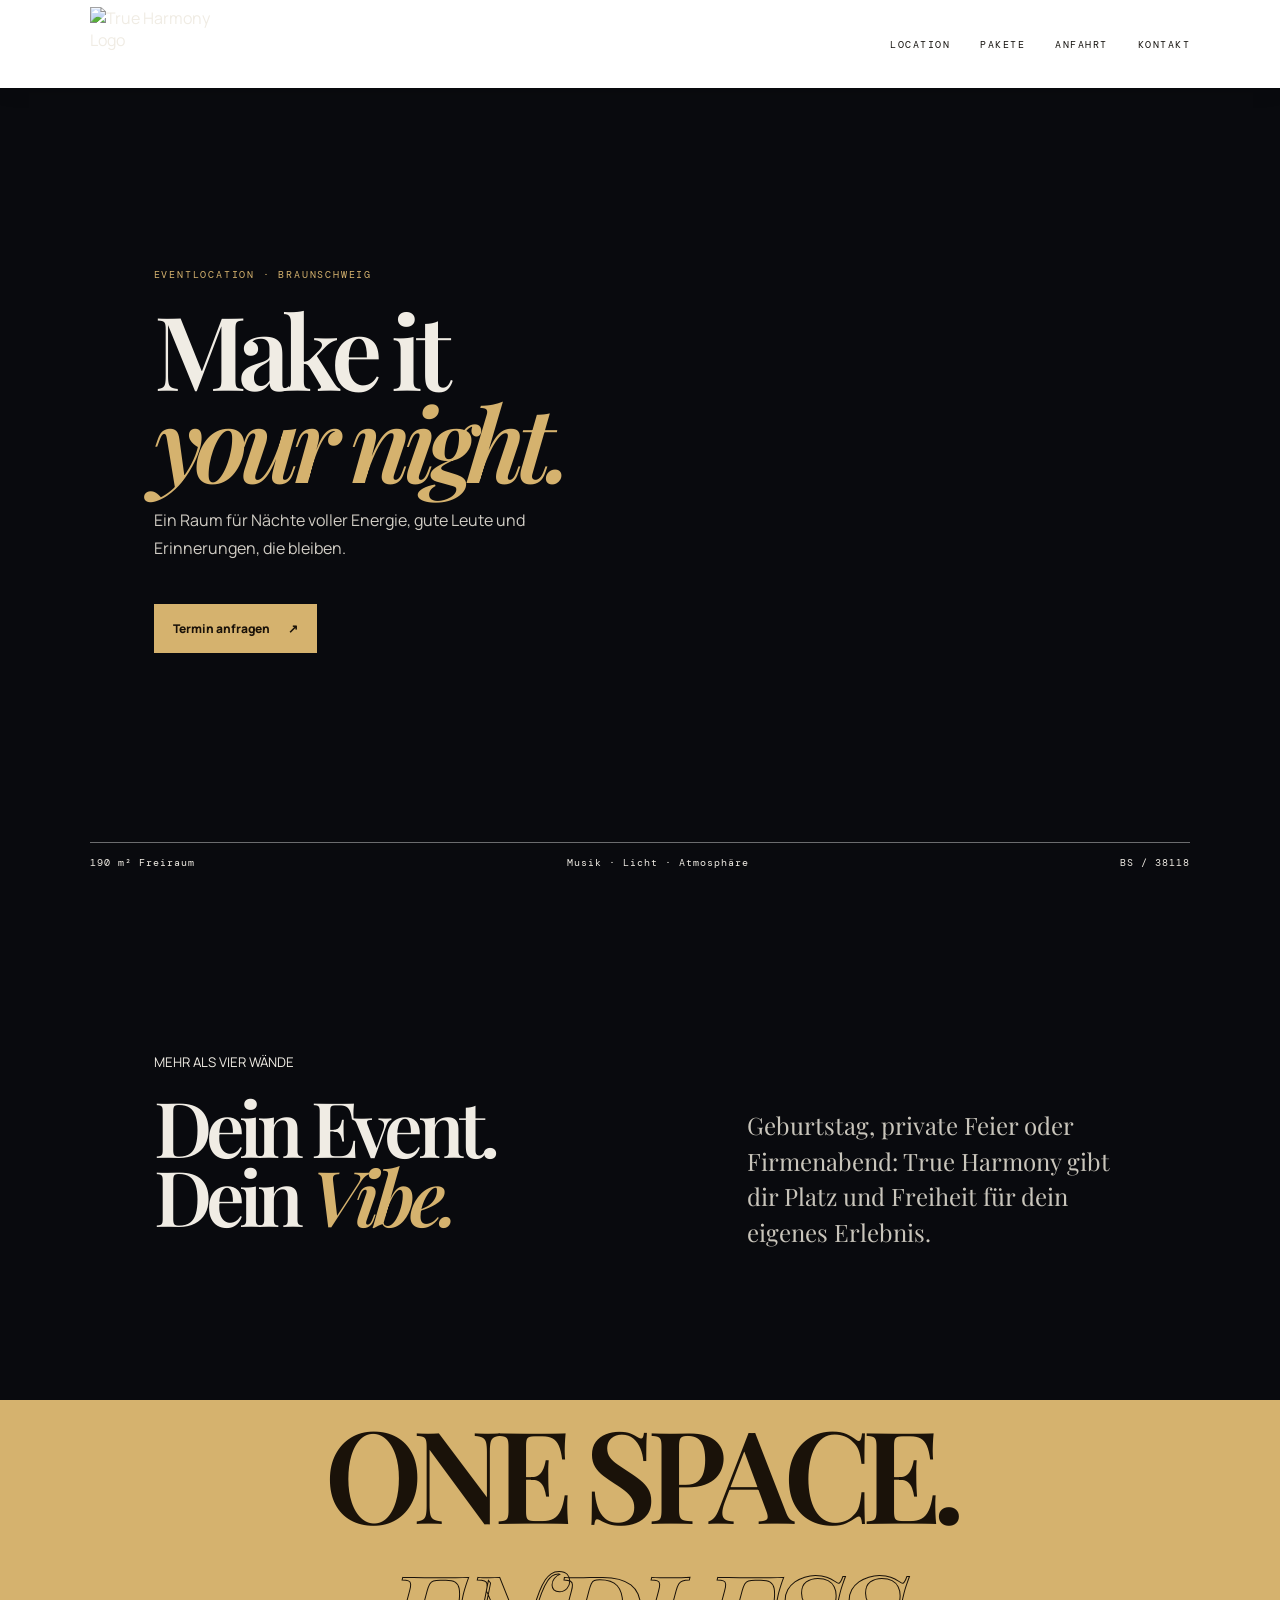
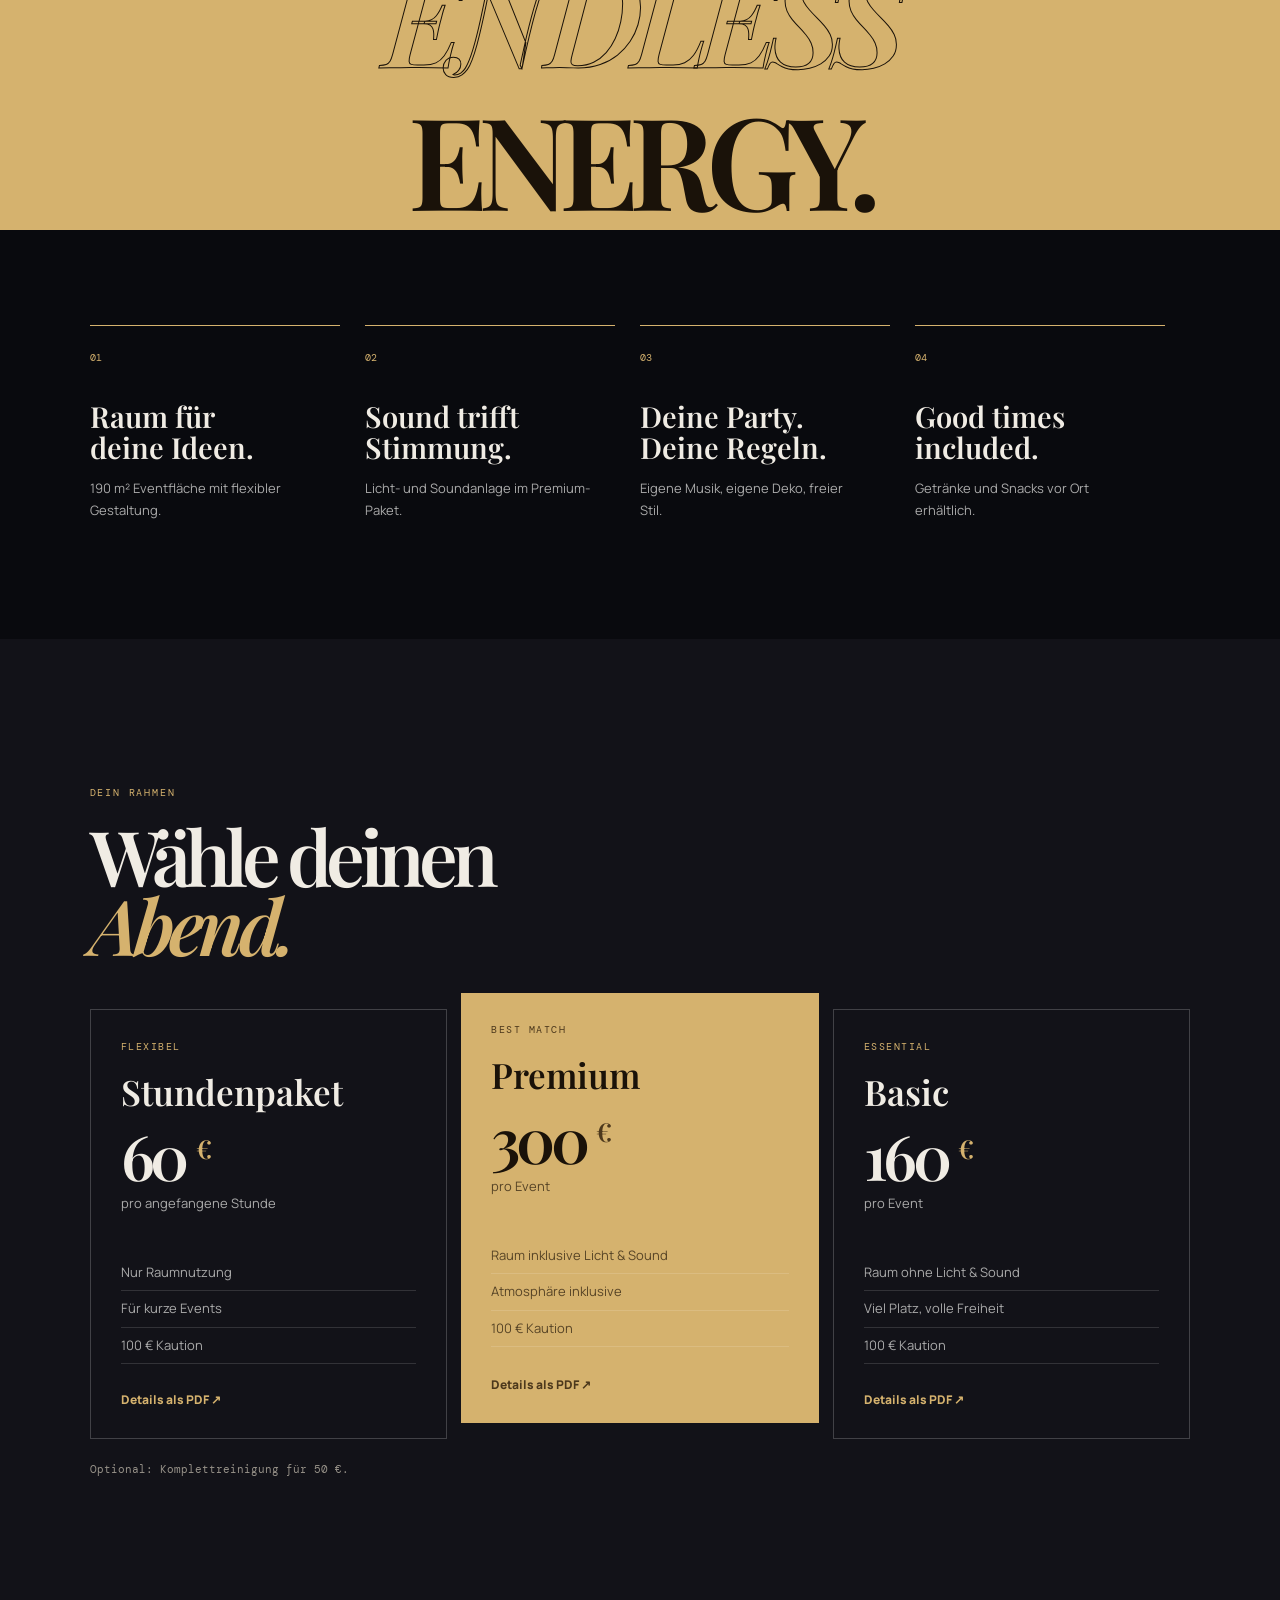
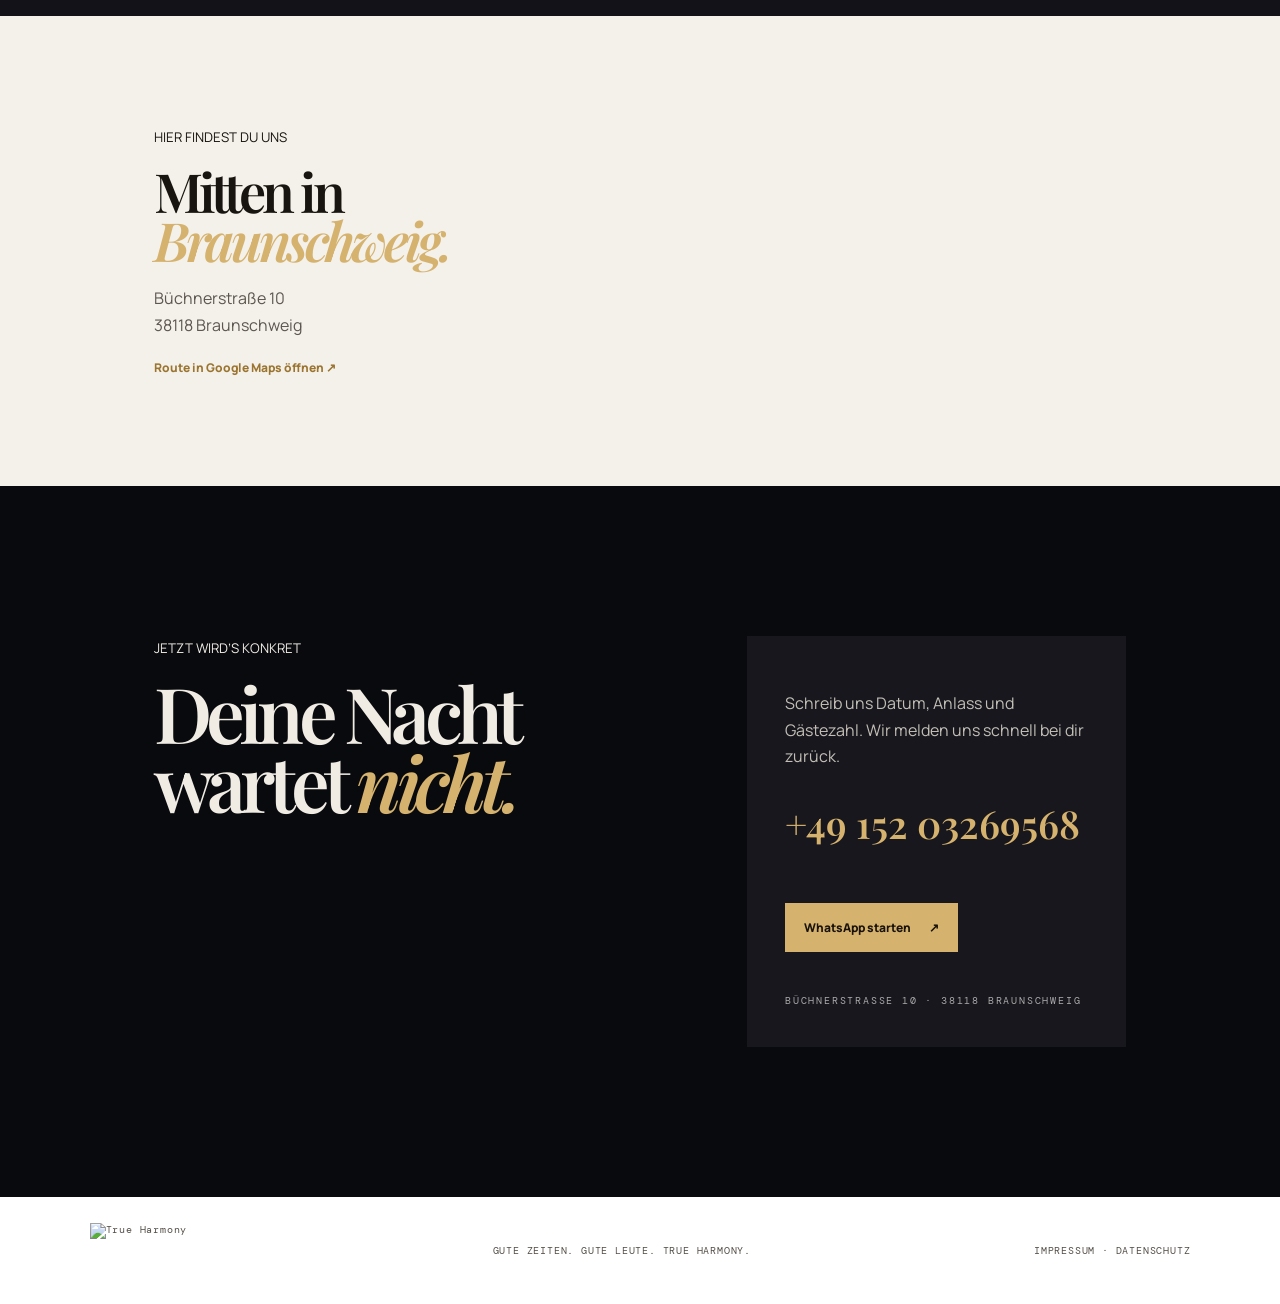
==== index.html @ 571b63dc "Add files via upload" ====
<!doctype html><html lang="de"><head><meta charset="utf-8"><meta name="viewport" content="width=device-width,initial-scale=1"><meta name="theme-color" content="#0a0b10"><title>True Harmony | Eventlocation Braunschweig</title><link rel="preconnect" href="https://fonts.googleapis.com"><link rel="preconnect" href="https://fonts.gstatic.com" crossorigin><link href="https://fonts.googleapis.com/css2?family=DM+Mono&family=Manrope:wght@400;600;700;800&family=Playfair+Display:ital,wght@0,600;1,600&display=swap" rel="stylesheet"><link rel="stylesheet" href="style.css"></head><body><header><a class="logo" href="#top"><img src="assets/logo.jpg" alt="True Harmony Logo"></a><button aria-label="Menü öffnen">MENU</button><nav><a href="#location">Location</a><a href="#pakete">Pakete</a><a href="#anfahrt">Anfahrt</a><a href="#kontakt">Kontakt</a></nav></header><main id="top"><section class="hero"><div class="photo"></div><div class="shade"></div><div class="heroText"><small>EVENTLOCATION · BRAUNSCHWEIG</small><h1>Make it<br><em>your night.</em></h1><p>Ein Raum für Nächte voller Energie, gute Leute und Erinnerungen, die bleiben.</p><a class="cta" href="#kontakt">Termin anfragen <b>↗</b></a></div><div class="meta"><span>190 m² Freiraum</span><span>Musik · Licht · Atmosphäre</span><span>BS / 38118</span></div></section><section id="location" class="intro"><div><small>MEHR ALS VIER WÄNDE</small><h2>Dein Event.<br>Dein <em>Vibe.</em></h2></div><p>Geburtstag, private Feier oder Firmenabend: True Harmony gibt dir Platz und Freiheit für dein eigenes Erlebnis.</p></section><section class="statement">ONE SPACE.<br><i>ENDLESS</i> ENERGY.</section><section class="features"><article><b>01</b><h3>Raum für<br>deine Ideen.</h3><p>190 m² Eventfläche mit flexibler Gestaltung.</p></article><article><b>02</b><h3>Sound trifft<br>Stimmung.</h3><p>Licht- und Soundanlage im Premium-Paket.</p></article><article><b>03</b><h3>Deine Party.<br>Deine Regeln.</h3><p>Eigene Musik, eigene Deko, freier Stil.</p></article><article><b>04</b><h3>Good times<br>included.</h3><p>Getränke und Snacks vor Ort erhältlich.</p></article></section><section id="pakete" class="pricing"><small>DEIN RAHMEN</small><h2>Wähle deinen<br><em>Abend.</em></h2><div class="plans"><article><small>FLEXIBEL</small><h3>Stundenpaket</h3><strong>60 <sup>€</sup></strong><p>pro angefangene Stunde</p><ul><li>Nur Raumnutzung</li><li>Für kurze Events</li><li>100 € Kaution</li></ul><a href="TrueHarmony_Stundenpaket_Profi.pdf" target="_blank">Details als PDF ↗</a></article><article class="premium"><small>BEST MATCH</small><h3>Premium</h3><strong>300 <sup>€</sup></strong><p>pro Event</p><ul><li>Raum inklusive Licht & Sound</li><li>Atmosphäre inklusive</li><li>100 € Kaution</li></ul><a href="TrueHarmony_Premium_Profi.pdf" target="_blank">Details als PDF ↗</a></article><article><small>ESSENTIAL</small><h3>Basic</h3><strong>160 <sup>€</sup></strong><p>pro Event</p><ul><li>Raum ohne Licht & Sound</li><li>Viel Platz, volle Freiheit</li><li>100 € Kaution</li></ul><a href="TrueHarmony_Basic_Profi.pdf" target="_blank">Details als PDF ↗</a></article></div><p class="note">Optional: Komplettreinigung für 50 €.</p></section><section id="anfahrt" class="map"><div class="mapCopy"><small>HIER FINDEST DU UNS</small><h2>Mitten in<br><em>Braunschweig.</em></h2><p>Büchnerstraße 10<br>38118 Braunschweig</p><a href="https://www.google.com/maps/search/?api=1&query=B%C3%BCchnerstra%C3%9Fe+10%2C+38118+Braunschweig" target="_blank" rel="noopener">Route in Google Maps öffnen ↗</a></div><iframe title="Karte: True Harmony, Braunschweig" loading="lazy" src="https://maps.google.com/maps?q=B%C3%BCchnerstra%C3%9Fe%2010%2C%2038118%20Braunschweig&z=15&output=embed"></iframe></section><section id="kontakt" class="contact"><div><small>JETZT WIRD’S KONKRET</small><h2>Deine Nacht<br>wartet <em>nicht.</em></h2></div><div class="card"><p>Schreib uns Datum, Anlass und Gästezahl. Wir melden uns schnell bei dir zurück.</p><a class="phone" href="tel:+4915203269568">+49 152 03269568</a><a class="cta" href="https://wa.me/4915203269568">WhatsApp starten <b>↗</b></a><small>BÜCHNERSTRASSE 10 · 38118 BRAUNSCHWEIG</small></div></section></main><footer><img src="assets/logo.jpg" alt="True Harmony"><span>GUTE ZEITEN. GUTE LEUTE. TRUE HARMONY.</span><span>IMPRESSUM · DATENSCHUTZ</span></footer><script src="script.js"></script></body></html>
---- style.css ----
*{box-sizing:border-box}html{scroll-behavior:smooth}body{margin:0;background:#090a0e;color:#f0ece4;font-family:Manrope,sans-serif}a{color:inherit;text-decoration:none}header{height:88px;position:absolute;z-index:5;inset:0 0 auto;background:#fff;display:flex;align-items:center;justify-content:space-between;padding:0 7%;box-shadow:0 2px 18px #0002}.logo img,footer img{display:block;width:156px;height:74px;object-fit:contain}nav{display:flex;gap:30px;color:#16130f;font:10px 'DM Mono',monospace;letter-spacing:.15em;text-transform:uppercase}button{display:none}.hero{height:900px;min-height:100vh;position:relative;overflow:hidden}.photo,.shade{position:absolute;inset:0}.photo{background:radial-gradient(circle at 74% 70%,#8a416d,transparent 18%),radial-gradient(circle at 80% 30%,#27468b,transparent 22%),linear-gradient(125deg,#1c1825,#08090d 62%);background-image:linear-gradient(90deg,#090a0e 4%,#090a0eb8 40%,transparent 85%),url('assets/party.jpg')}.shade{background:linear-gradient(0deg,#090a0e,transparent 32%)}.heroText{position:absolute;z-index:1;top:29%;left:12%;max-width:600px}.heroText small,section>small,.card small{color:#d5b26e;font:10px 'DM Mono',monospace;letter-spacing:.18em}.heroText h1,h2{font:600 clamp(60px,8vw,125px)/.9 'Playfair Display',serif;letter-spacing:-.075em;margin:20px 0}.heroText em,h2 em{color:#d5b26e}.heroText p{max-width:420px;line-height:1.7;color:#d0ccc4}.cta{display:inline-flex;gap:18px;background:#d5b26e;color:#1a1209;padding:16px 19px;margin-top:26px;font-size:12px;font-weight:800}.meta{position:absolute;z-index:1;bottom:31px;left:7%;right:7%;padding-top:13px;border-top:1px solid #fff6;display:flex;justify-content:space-between;font:10px 'DM Mono',monospace;letter-spacing:.1em}.intro,.contact{padding:150px 12%;display:grid;grid-template-columns:1.15fr .85fr;gap:80px}.intro h2,.pricing h2,.contact h2{font-size:clamp(48px,6vw,88px)}.intro p{align-self:end;margin:0;font:24px/1.48 'Playfair Display',serif;color:#c9c5bb}.statement{height:430px;background:#d5b26e;color:#1a1209;display:grid;place-items:center;text-align:center;font:600 clamp(55px,10vw,148px)/.85 'Playfair Display',serif;letter-spacing:-.08em}.statement i{color:transparent;-webkit-text-stroke:1px #1a1209}.features{padding:95px 7%;display:grid;grid-template-columns:repeat(4,1fr)}.features article{border-top:1px solid #d5b26e;padding:18px 25px 10px 0;margin-right:25px}.features b{font:10px 'DM Mono',monospace;color:#d5b26e}.features h3,.plans h3{font:600 29px/1.07 'Playfair Display',serif;margin:35px 0 15px}.features p,.plans p,.plans li{font-size:13px;line-height:1.65;color:#aaa}.pricing{padding:140px 7%;background:#121218}.plans{display:grid;grid-template-columns:repeat(3,1fr);gap:14px;margin-top:50px}.plans article{border:1px solid #fff3;padding:30px;min-height:395px;display:flex;flex-direction:column}.plans small{font:10px 'DM Mono',monospace;color:#d5b26e;letter-spacing:.15em}.plans h3{font-size:35px;margin:20px 0}.plans strong{font:600 62px/.8 'Playfair Display',serif;letter-spacing:-.07em}.plans sup{font-size:26px;color:#d5b26e}.plans ul{padding:0;list-style:none;margin:27px 0}.plans li{padding:7px 0;border-bottom:1px solid #fff2}.plans a{margin-top:auto;color:#d5b26e;font-size:12px;font-weight:800}.premium{background:#d5b26e;color:#1a1209;border:0!important;transform:translateY(-16px)}.premium small,.premium sup,.premium a{color:#4c381c}.premium li,.premium p{color:#574426}.note{margin:23px 0 0;color:#969188;font:11px 'DM Mono',monospace}.map{display:grid;grid-template-columns:1fr 1fr;background:#f4f1eb;color:#18140f}.mapCopy{padding:90px max(24px,12vw);align-self:center}.mapCopy h2{font-size:54px}.mapCopy p{line-height:1.7;color:#5d5750}.mapCopy a{color:#9b742f;font-size:12px;font-weight:800}.map iframe{width:100%;min-height:470px;border:0}.card{padding:38px;background:#17171d}.card p{line-height:1.65;color:#c3bfb6}.phone{display:block;color:#d5b26e;font:600 clamp(28px,3vw,42px) 'Playfair Display',serif;margin:28px 0}.card small{display:block;margin-top:40px;color:#aaa;line-height:1.7}footer{padding:26px 7%;background:#fff;display:flex;justify-content:space-between;align-items:center;gap:20px;color:#554f48;font:10px 'DM Mono',monospace;letter-spacing:.08em}footer img{width:120px;height:55px}@media(max-width:720px){header{height:72px;padding:0 24px}.logo img{width:125px;height:59px}nav{display:none}button{display:block;background:none;color:#17130e;border:0;font:10px 'DM Mono',monospace}header.open nav{display:flex;position:absolute;top:72px;left:0;right:0;padding:25px;background:#fff;flex-direction:column}.hero{min-height:720px}.heroText{left:24px;top:25%}.meta span:nth-child(2){display:none}.intro,.contact{padding:90px 24px;grid-template-columns:1fr;gap:25px}.features,.plans{grid-template-columns:1fr 1fr}.pricing{padding:90px 24px}.premium{transform:none}.statement{height:300px}.map{grid-template-columns:1fr}.mapCopy{padding:70px 24px}.map iframe{min-height:340px}footer{flex-wrap:wrap}}@media(max-width:430px){.features,.plans{grid-template-columns:1fr}.heroText h1{font-size:58px}}
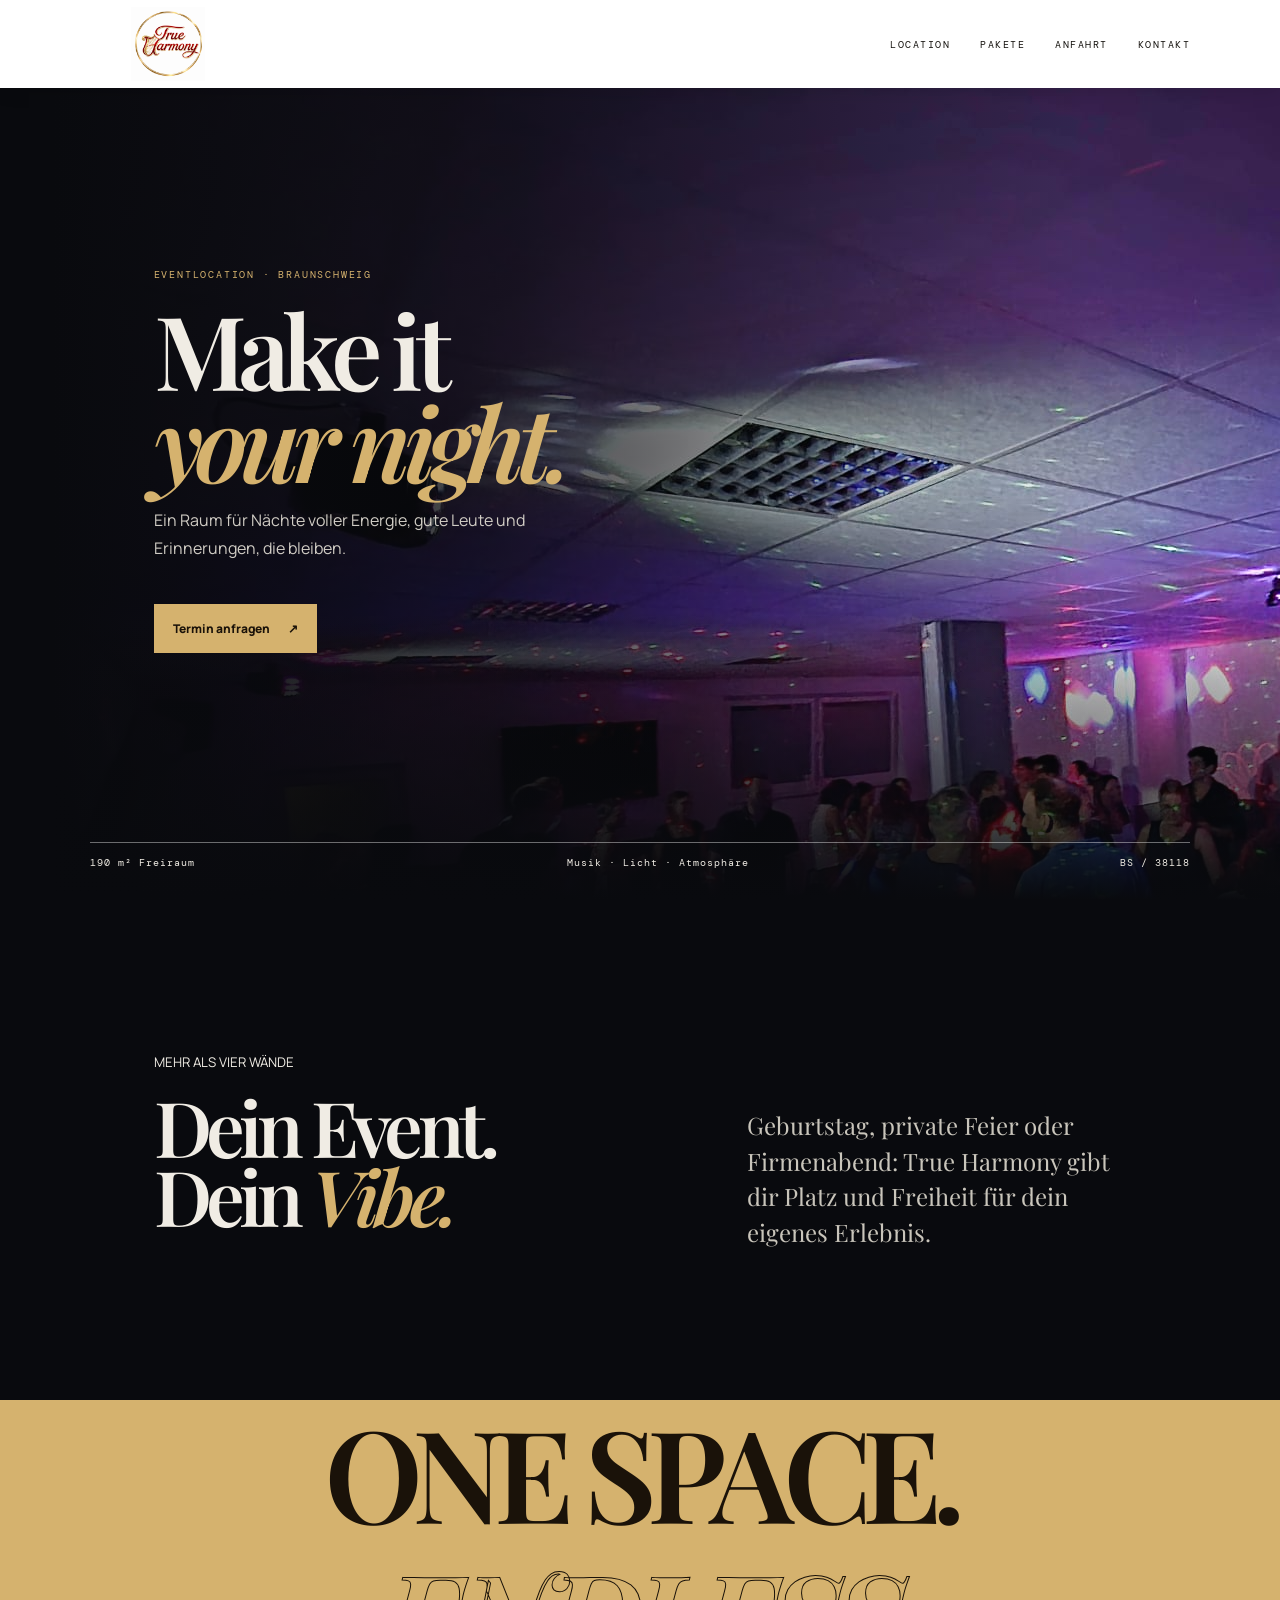
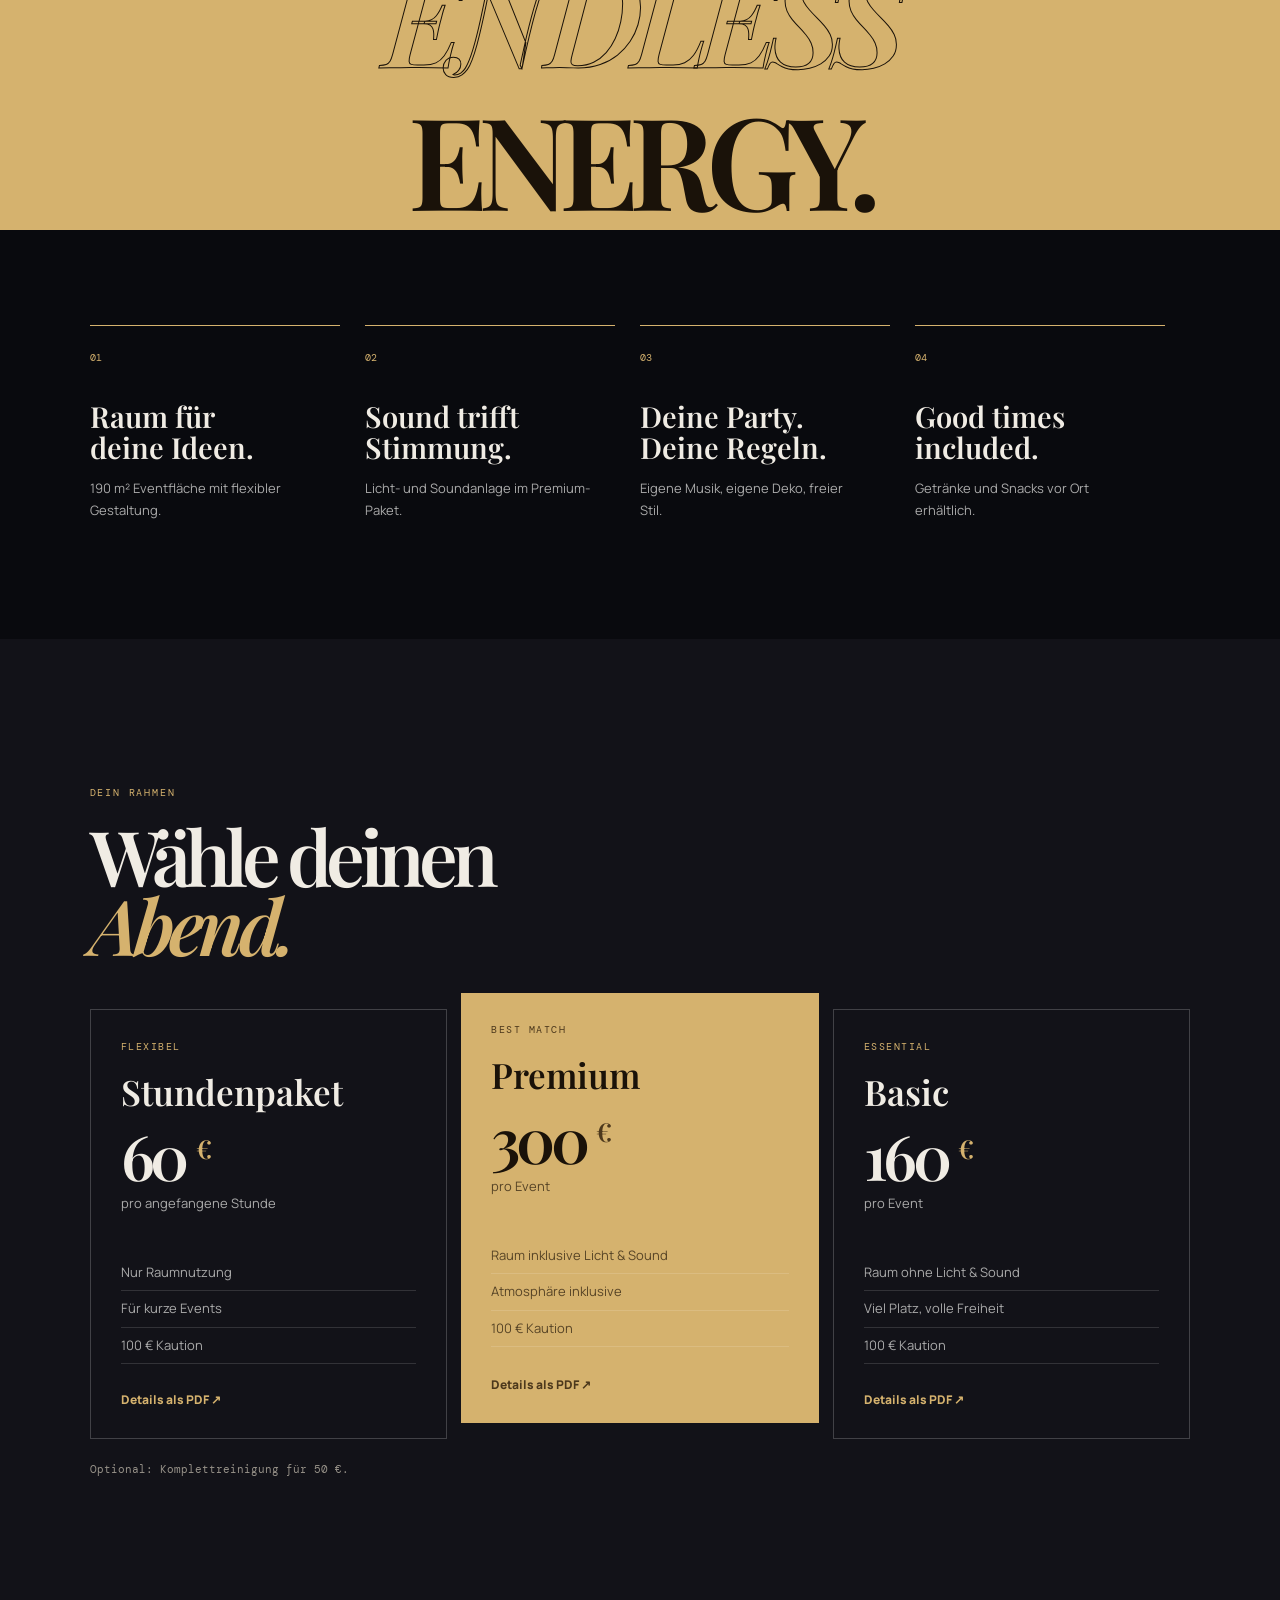
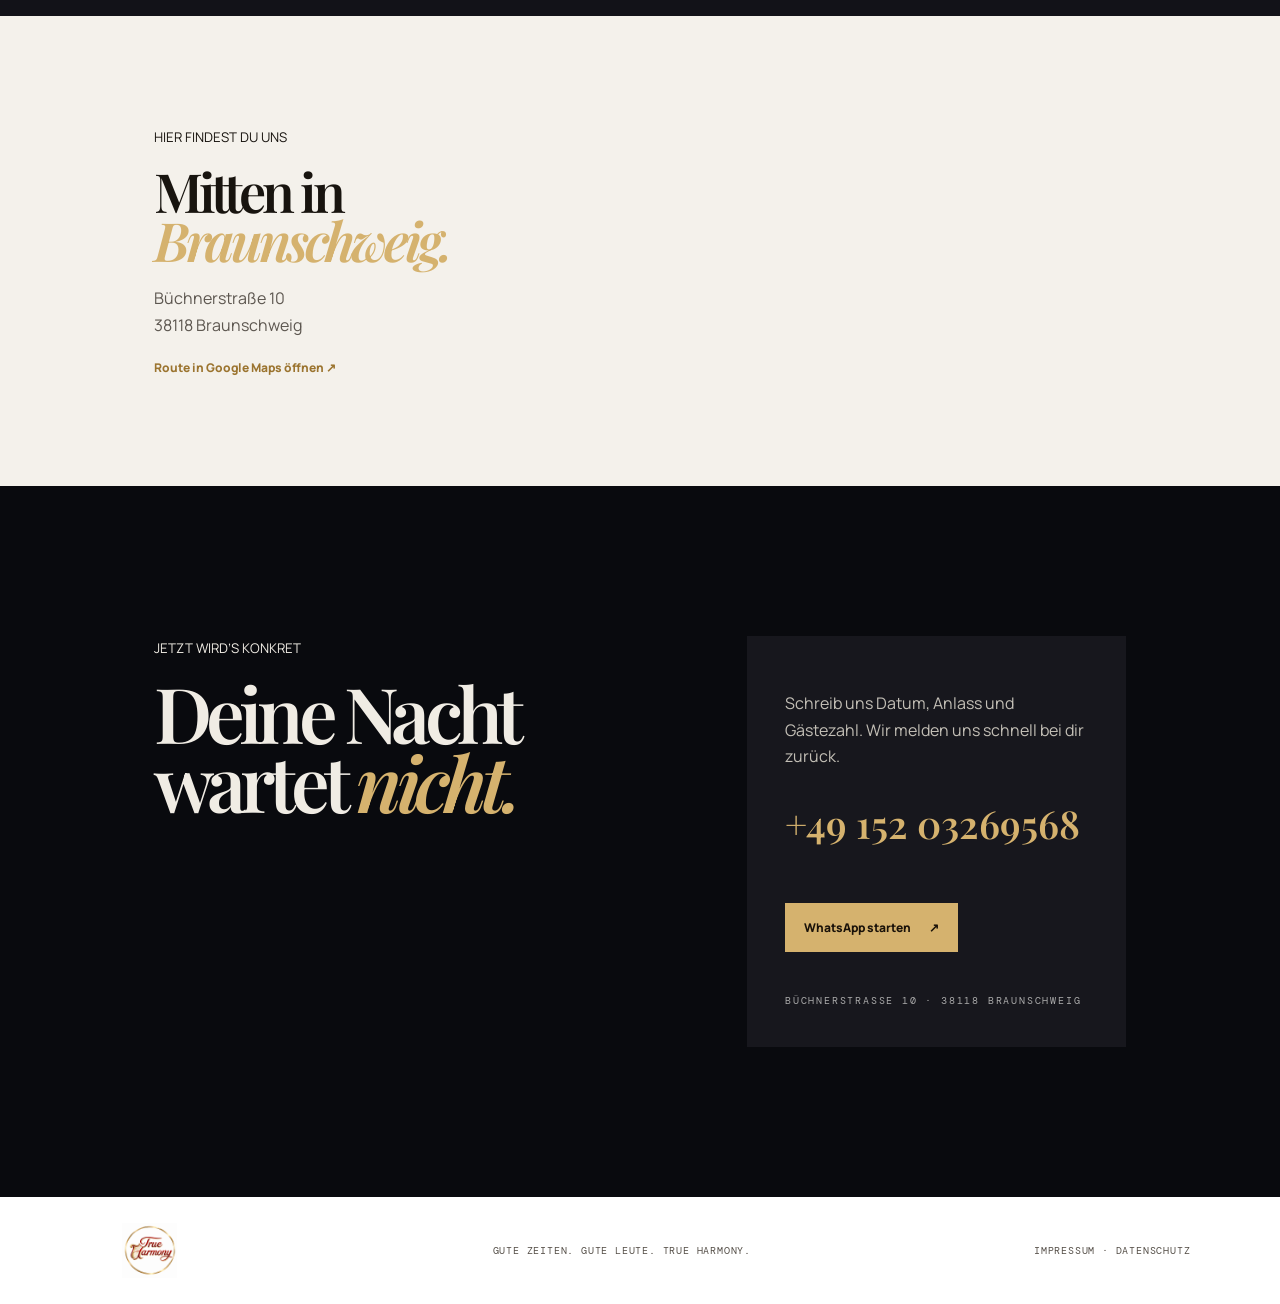
==== commit d5643353: "Add files via upload" ====
--- a/index.html
+++ b/index.html
@@ -1 +1 @@
-<!doctype html><html lang="de"><head><meta charset="utf-8"><meta name="viewport" content="width=device-width,initial-scale=1"><meta name="theme-color" content="#0a0b10"><title>True Harmony | Eventlocation Braunschweig</title><link rel="preconnect" href="https://fonts.googleapis.com"><link rel="preconnect" href="https://fonts.gstatic.com" crossorigin><link href="https://fonts.googleapis.com/css2?family=DM+Mono&family=Manrope:wght@400;600;700;800&family=Playfair+Display:ital,wght@0,600;1,600&display=swap" rel="stylesheet"><link rel="stylesheet" href="style.css"></head><body><header><a class="logo" href="#top"><img src="assets/logo.jpg" alt="True Harmony Logo"></a><button aria-label="Menü öffnen">MENU</button><nav><a href="#location">Location</a><a href="#pakete">Pakete</a><a href="#anfahrt">Anfahrt</a><a href="#kontakt">Kontakt</a></nav></header><main id="top"><section class="hero"><div class="photo"></div><div class="shade"></div><div class="heroText"><small>EVENTLOCATION · BRAUNSCHWEIG</small><h1>Make it<br><em>your night.</em></h1><p>Ein Raum für Nächte voller Energie, gute Leute und Erinnerungen, die bleiben.</p><a class="cta" href="#kontakt">Termin anfragen <b>↗</b></a></div><div class="meta"><span>190 m² Freiraum</span><span>Musik · Licht · Atmosphäre</span><span>BS / 38118</span></div></section><section id="location" class="intro"><div><small>MEHR ALS VIER WÄNDE</small><h2>Dein Event.<br>Dein <em>Vibe.</em></h2></div><p>Geburtstag, private Feier oder Firmenabend: True Harmony gibt dir Platz und Freiheit für dein eigenes Erlebnis.</p></section><section class="statement">ONE SPACE.<br><i>ENDLESS</i> ENERGY.</section><section class="features"><article><b>01</b><h3>Raum für<br>deine Ideen.</h3><p>190 m² Eventfläche mit flexibler Gestaltung.</p></article><article><b>02</b><h3>Sound trifft<br>Stimmung.</h3><p>Licht- und Soundanlage im Premium-Paket.</p></article><article><b>03</b><h3>Deine Party.<br>Deine Regeln.</h3><p>Eigene Musik, eigene Deko, freier Stil.</p></article><article><b>04</b><h3>Good times<br>included.</h3><p>Getränke und Snacks vor Ort erhältlich.</p></article></section><section id="pakete" class="pricing"><small>DEIN RAHMEN</small><h2>Wähle deinen<br><em>Abend.</em></h2><div class="plans"><article><small>FLEXIBEL</small><h3>Stundenpaket</h3><strong>60 <sup>€</sup></strong><p>pro angefangene Stunde</p><ul><li>Nur Raumnutzung</li><li>Für kurze Events</li><li>100 € Kaution</li></ul><a href="TrueHarmony_Stundenpaket_Profi.pdf" target="_blank">Details als PDF ↗</a></article><article class="premium"><small>BEST MATCH</small><h3>Premium</h3><strong>300 <sup>€</sup></strong><p>pro Event</p><ul><li>Raum inklusive Licht & Sound</li><li>Atmosphäre inklusive</li><li>100 € Kaution</li></ul><a href="TrueHarmony_Premium_Profi.pdf" target="_blank">Details als PDF ↗</a></article><article><small>ESSENTIAL</small><h3>Basic</h3><strong>160 <sup>€</sup></strong><p>pro Event</p><ul><li>Raum ohne Licht & Sound</li><li>Viel Platz, volle Freiheit</li><li>100 € Kaution</li></ul><a href="TrueHarmony_Basic_Profi.pdf" target="_blank">Details als PDF ↗</a></article></div><p class="note">Optional: Komplettreinigung für 50 €.</p></section><section id="anfahrt" class="map"><div class="mapCopy"><small>HIER FINDEST DU UNS</small><h2>Mitten in<br><em>Braunschweig.</em></h2><p>Büchnerstraße 10<br>38118 Braunschweig</p><a href="https://www.google.com/maps/search/?api=1&query=B%C3%BCchnerstra%C3%9Fe+10%2C+38118+Braunschweig" target="_blank" rel="noopener">Route in Google Maps öffnen ↗</a></div><iframe title="Karte: True Harmony, Braunschweig" loading="lazy" src="https://maps.google.com/maps?q=B%C3%BCchnerstra%C3%9Fe%2010%2C%2038118%20Braunschweig&z=15&output=embed"></iframe></section><section id="kontakt" class="contact"><div><small>JETZT WIRD’S KONKRET</small><h2>Deine Nacht<br>wartet <em>nicht.</em></h2></div><div class="card"><p>Schreib uns Datum, Anlass und Gästezahl. Wir melden uns schnell bei dir zurück.</p><a class="phone" href="tel:+4915203269568">+49 152 03269568</a><a class="cta" href="https://wa.me/4915203269568">WhatsApp starten <b>↗</b></a><small>BÜCHNERSTRASSE 10 · 38118 BRAUNSCHWEIG</small></div></section></main><footer><img src="assets/logo.jpg" alt="True Harmony"><span>GUTE ZEITEN. GUTE LEUTE. TRUE HARMONY.</span><span>IMPRESSUM · DATENSCHUTZ</span></footer><script src="script.js"></script></body></html>+<!doctype html><html lang="de"><head><meta charset="utf-8"><meta name="viewport" content="width=device-width,initial-scale=1"><meta name="theme-color" content="#0a0b10"><title>True Harmony | Eventlocation Braunschweig</title><link rel="preconnect" href="https://fonts.googleapis.com"><link rel="preconnect" href="https://fonts.gstatic.com" crossorigin><link href="https://fonts.googleapis.com/css2?family=DM+Mono&family=Manrope:wght@400;600;700;800&family=Playfair+Display:ital,wght@0,600;1,600&display=swap" rel="stylesheet"><link rel="stylesheet" href="style.css"></head><body><header><a class="logo" href="#top"><img src="assets/logo.jpeg" alt="True Harmony Logo"></a><button aria-label="Menü öffnen">MENU</button><nav><a href="#location">Location</a><a href="#pakete">Pakete</a><a href="#anfahrt">Anfahrt</a><a href="#kontakt">Kontakt</a></nav></header><main id="top"><section class="hero"><div class="photo"></div><div class="shade"></div><div class="heroText"><small>EVENTLOCATION · BRAUNSCHWEIG</small><h1>Make it<br><em>your night.</em></h1><p>Ein Raum für Nächte voller Energie, gute Leute und Erinnerungen, die bleiben.</p><a class="cta" href="#kontakt">Termin anfragen <b>↗</b></a></div><div class="meta"><span>190 m² Freiraum</span><span>Musik · Licht · Atmosphäre</span><span>BS / 38118</span></div></section><section id="location" class="intro"><div><small>MEHR ALS VIER WÄNDE</small><h2>Dein Event.<br>Dein <em>Vibe.</em></h2></div><p>Geburtstag, private Feier oder Firmenabend: True Harmony gibt dir Platz und Freiheit für dein eigenes Erlebnis.</p></section><section class="statement">ONE SPACE.<br><i>ENDLESS</i> ENERGY.</section><section class="features"><article><b>01</b><h3>Raum für<br>deine Ideen.</h3><p>190 m² Eventfläche mit flexibler Gestaltung.</p></article><article><b>02</b><h3>Sound trifft<br>Stimmung.</h3><p>Licht- und Soundanlage im Premium-Paket.</p></article><article><b>03</b><h3>Deine Party.<br>Deine Regeln.</h3><p>Eigene Musik, eigene Deko, freier Stil.</p></article><article><b>04</b><h3>Good times<br>included.</h3><p>Getränke und Snacks vor Ort erhältlich.</p></article></section><section id="pakete" class="pricing"><small>DEIN RAHMEN</small><h2>Wähle deinen<br><em>Abend.</em></h2><div class="plans"><article><small>FLEXIBEL</small><h3>Stundenpaket</h3><strong>60 <sup>€</sup></strong><p>pro angefangene Stunde</p><ul><li>Nur Raumnutzung</li><li>Für kurze Events</li><li>100 € Kaution</li></ul><a href="TrueHarmony_Stundenpaket_Profi.pdf" target="_blank">Details als PDF ↗</a></article><article class="premium"><small>BEST MATCH</small><h3>Premium</h3><strong>300 <sup>€</sup></strong><p>pro Event</p><ul><li>Raum inklusive Licht & Sound</li><li>Atmosphäre inklusive</li><li>100 € Kaution</li></ul><a href="TrueHarmony_Premium_Profi.pdf" target="_blank">Details als PDF ↗</a></article><article><small>ESSENTIAL</small><h3>Basic</h3><strong>160 <sup>€</sup></strong><p>pro Event</p><ul><li>Raum ohne Licht & Sound</li><li>Viel Platz, volle Freiheit</li><li>100 € Kaution</li></ul><a href="TrueHarmony_Basic_Profi.pdf" target="_blank">Details als PDF ↗</a></article></div><p class="note">Optional: Komplettreinigung für 50 €.</p></section><section id="anfahrt" class="map"><div class="mapCopy"><small>HIER FINDEST DU UNS</small><h2>Mitten in<br><em>Braunschweig.</em></h2><p>Büchnerstraße 10<br>38118 Braunschweig</p><a href="https://www.google.com/maps/search/?api=1&query=B%C3%BCchnerstra%C3%9Fe+10%2C+38118+Braunschweig" target="_blank" rel="noopener">Route in Google Maps öffnen ↗</a></div><iframe title="Karte: True Harmony, Braunschweig" loading="lazy" src="https://maps.google.com/maps?q=B%C3%BCchnerstra%C3%9Fe%2010%2C%2038118%20Braunschweig&z=15&output=embed"></iframe></section><section id="kontakt" class="contact"><div><small>JETZT WIRD’S KONKRET</small><h2>Deine Nacht<br>wartet <em>nicht.</em></h2></div><div class="card"><p>Schreib uns Datum, Anlass und Gästezahl. Wir melden uns schnell bei dir zurück.</p><a class="phone" href="tel:+4915203269568">+49 152 03269568</a><a class="cta" href="https://wa.me/4915203269568">WhatsApp starten <b>↗</b></a><small>BÜCHNERSTRASSE 10 · 38118 BRAUNSCHWEIG</small></div></section></main><footer><img src="assets/logo.jpeg" alt="True Harmony"><span>GUTE ZEITEN. GUTE LEUTE. TRUE HARMONY.</span><span>IMPRESSUM · DATENSCHUTZ</span></footer><script src="script.js"></script></body></html>
--- a/style.css
+++ b/style.css
@@ -1 +1 @@
-*{box-sizing:border-box}html{scroll-behavior:smooth}body{margin:0;background:#090a0e;color:#f0ece4;font-family:Manrope,sans-serif}a{color:inherit;text-decoration:none}header{height:88px;position:absolute;z-index:5;inset:0 0 auto;background:#fff;display:flex;align-items:center;justify-content:space-between;padding:0 7%;box-shadow:0 2px 18px #0002}.logo img,footer img{display:block;width:156px;height:74px;object-fit:contain}nav{display:flex;gap:30px;color:#16130f;font:10px 'DM Mono',monospace;letter-spacing:.15em;text-transform:uppercase}button{display:none}.hero{height:900px;min-height:100vh;position:relative;overflow:hidden}.photo,.shade{position:absolute;inset:0}.photo{background:radial-gradient(circle at 74% 70%,#8a416d,transparent 18%),radial-gradient(circle at 80% 30%,#27468b,transparent 22%),linear-gradient(125deg,#1c1825,#08090d 62%);background-image:linear-gradient(90deg,#090a0e 4%,#090a0eb8 40%,transparent 85%),url('assets/party.jpg')}.shade{background:linear-gradient(0deg,#090a0e,transparent 32%)}.heroText{position:absolute;z-index:1;top:29%;left:12%;max-width:600px}.heroText small,section>small,.card small{color:#d5b26e;font:10px 'DM Mono',monospace;letter-spacing:.18em}.heroText h1,h2{font:600 clamp(60px,8vw,125px)/.9 'Playfair Display',serif;letter-spacing:-.075em;margin:20px 0}.heroText em,h2 em{color:#d5b26e}.heroText p{max-width:420px;line-height:1.7;color:#d0ccc4}.cta{display:inline-flex;gap:18px;background:#d5b26e;color:#1a1209;padding:16px 19px;margin-top:26px;font-size:12px;font-weight:800}.meta{position:absolute;z-index:1;bottom:31px;left:7%;right:7%;padding-top:13px;border-top:1px solid #fff6;display:flex;justify-content:space-between;font:10px 'DM Mono',monospace;letter-spacing:.1em}.intro,.contact{padding:150px 12%;display:grid;grid-template-columns:1.15fr .85fr;gap:80px}.intro h2,.pricing h2,.contact h2{font-size:clamp(48px,6vw,88px)}.intro p{align-self:end;margin:0;font:24px/1.48 'Playfair Display',serif;color:#c9c5bb}.statement{height:430px;background:#d5b26e;color:#1a1209;display:grid;place-items:center;text-align:center;font:600 clamp(55px,10vw,148px)/.85 'Playfair Display',serif;letter-spacing:-.08em}.statement i{color:transparent;-webkit-text-stroke:1px #1a1209}.features{padding:95px 7%;display:grid;grid-template-columns:repeat(4,1fr)}.features article{border-top:1px solid #d5b26e;padding:18px 25px 10px 0;margin-right:25px}.features b{font:10px 'DM Mono',monospace;color:#d5b26e}.features h3,.plans h3{font:600 29px/1.07 'Playfair Display',serif;margin:35px 0 15px}.features p,.plans p,.plans li{font-size:13px;line-height:1.65;color:#aaa}.pricing{padding:140px 7%;background:#121218}.plans{display:grid;grid-template-columns:repeat(3,1fr);gap:14px;margin-top:50px}.plans article{border:1px solid #fff3;padding:30px;min-height:395px;display:flex;flex-direction:column}.plans small{font:10px 'DM Mono',monospace;color:#d5b26e;letter-spacing:.15em}.plans h3{font-size:35px;margin:20px 0}.plans strong{font:600 62px/.8 'Playfair Display',serif;letter-spacing:-.07em}.plans sup{font-size:26px;color:#d5b26e}.plans ul{padding:0;list-style:none;margin:27px 0}.plans li{padding:7px 0;border-bottom:1px solid #fff2}.plans a{margin-top:auto;color:#d5b26e;font-size:12px;font-weight:800}.premium{background:#d5b26e;color:#1a1209;border:0!important;transform:translateY(-16px)}.premium small,.premium sup,.premium a{color:#4c381c}.premium li,.premium p{color:#574426}.note{margin:23px 0 0;color:#969188;font:11px 'DM Mono',monospace}.map{display:grid;grid-template-columns:1fr 1fr;background:#f4f1eb;color:#18140f}.mapCopy{padding:90px max(24px,12vw);align-self:center}.mapCopy h2{font-size:54px}.mapCopy p{line-height:1.7;color:#5d5750}.mapCopy a{color:#9b742f;font-size:12px;font-weight:800}.map iframe{width:100%;min-height:470px;border:0}.card{padding:38px;background:#17171d}.card p{line-height:1.65;color:#c3bfb6}.phone{display:block;color:#d5b26e;font:600 clamp(28px,3vw,42px) 'Playfair Display',serif;margin:28px 0}.card small{display:block;margin-top:40px;color:#aaa;line-height:1.7}footer{padding:26px 7%;background:#fff;display:flex;justify-content:space-between;align-items:center;gap:20px;color:#554f48;font:10px 'DM Mono',monospace;letter-spacing:.08em}footer img{width:120px;height:55px}@media(max-width:720px){header{height:72px;padding:0 24px}.logo img{width:125px;height:59px}nav{display:none}button{display:block;background:none;color:#17130e;border:0;font:10px 'DM Mono',monospace}header.open nav{display:flex;position:absolute;top:72px;left:0;right:0;padding:25px;background:#fff;flex-direction:column}.hero{min-height:720px}.heroText{left:24px;top:25%}.meta span:nth-child(2){display:none}.intro,.contact{padding:90px 24px;grid-template-columns:1fr;gap:25px}.features,.plans{grid-template-columns:1fr 1fr}.pricing{padding:90px 24px}.premium{transform:none}.statement{height:300px}.map{grid-template-columns:1fr}.mapCopy{padding:70px 24px}.map iframe{min-height:340px}footer{flex-wrap:wrap}}@media(max-width:430px){.features,.plans{grid-template-columns:1fr}.heroText h1{font-size:58px}}+*{box-sizing:border-box}html{scroll-behavior:smooth}body{margin:0;background:#090a0e;color:#f0ece4;font-family:Manrope,sans-serif}a{color:inherit;text-decoration:none}header{height:88px;position:absolute;z-index:5;inset:0 0 auto;background:#fff;display:flex;align-items:center;justify-content:space-between;padding:0 7%;box-shadow:0 2px 18px #0002}.logo img,footer img{display:block;width:156px;height:74px;object-fit:contain}nav{display:flex;gap:30px;color:#16130f;font:10px 'DM Mono',monospace;letter-spacing:.15em;text-transform:uppercase}button{display:none}.hero{height:900px;min-height:100vh;position:relative;overflow:hidden}.photo,.shade{position:absolute;inset:0}.photo{background:radial-gradient(circle at 74% 70%,#8a416d,transparent 18%),radial-gradient(circle at 80% 30%,#27468b,transparent 22%),linear-gradient(125deg,#1c1825,#08090d 62%);background-image:linear-gradient(90deg,#090a0e 4%,#090a0eb8 40%,transparent 85%),url('assets/party.jpeg')}.shade{background:linear-gradient(0deg,#090a0e,transparent 32%)}.heroText{position:absolute;z-index:1;top:29%;left:12%;max-width:600px}.heroText small,section>small,.card small{color:#d5b26e;font:10px 'DM Mono',monospace;letter-spacing:.18em}.heroText h1,h2{font:600 clamp(60px,8vw,125px)/.9 'Playfair Display',serif;letter-spacing:-.075em;margin:20px 0}.heroText em,h2 em{color:#d5b26e}.heroText p{max-width:420px;line-height:1.7;color:#d0ccc4}.cta{display:inline-flex;gap:18px;background:#d5b26e;color:#1a1209;padding:16px 19px;margin-top:26px;font-size:12px;font-weight:800}.meta{position:absolute;z-index:1;bottom:31px;left:7%;right:7%;padding-top:13px;border-top:1px solid #fff6;display:flex;justify-content:space-between;font:10px 'DM Mono',monospace;letter-spacing:.1em}.intro,.contact{padding:150px 12%;display:grid;grid-template-columns:1.15fr .85fr;gap:80px}.intro h2,.pricing h2,.contact h2{font-size:clamp(48px,6vw,88px)}.intro p{align-self:end;margin:0;font:24px/1.48 'Playfair Display',serif;color:#c9c5bb}.statement{height:430px;background:#d5b26e;color:#1a1209;display:grid;place-items:center;text-align:center;font:600 clamp(55px,10vw,148px)/.85 'Playfair Display',serif;letter-spacing:-.08em}.statement i{color:transparent;-webkit-text-stroke:1px #1a1209}.features{padding:95px 7%;display:grid;grid-template-columns:repeat(4,1fr)}.features article{border-top:1px solid #d5b26e;padding:18px 25px 10px 0;margin-right:25px}.features b{font:10px 'DM Mono',monospace;color:#d5b26e}.features h3,.plans h3{font:600 29px/1.07 'Playfair Display',serif;margin:35px 0 15px}.features p,.plans p,.plans li{font-size:13px;line-height:1.65;color:#aaa}.pricing{padding:140px 7%;background:#121218}.plans{display:grid;grid-template-columns:repeat(3,1fr);gap:14px;margin-top:50px}.plans article{border:1px solid #fff3;padding:30px;min-height:395px;display:flex;flex-direction:column}.plans small{font:10px 'DM Mono',monospace;color:#d5b26e;letter-spacing:.15em}.plans h3{font-size:35px;margin:20px 0}.plans strong{font:600 62px/.8 'Playfair Display',serif;letter-spacing:-.07em}.plans sup{font-size:26px;color:#d5b26e}.plans ul{padding:0;list-style:none;margin:27px 0}.plans li{padding:7px 0;border-bottom:1px solid #fff2}.plans a{margin-top:auto;color:#d5b26e;font-size:12px;font-weight:800}.premium{background:#d5b26e;color:#1a1209;border:0!important;transform:translateY(-16px)}.premium small,.premium sup,.premium a{color:#4c381c}.premium li,.premium p{color:#574426}.note{margin:23px 0 0;color:#969188;font:11px 'DM Mono',monospace}.map{display:grid;grid-template-columns:1fr 1fr;background:#f4f1eb;color:#18140f}.mapCopy{padding:90px max(24px,12vw);align-self:center}.mapCopy h2{font-size:54px}.mapCopy p{line-height:1.7;color:#5d5750}.mapCopy a{color:#9b742f;font-size:12px;font-weight:800}.map iframe{width:100%;min-height:470px;border:0}.card{padding:38px;background:#17171d}.card p{line-height:1.65;color:#c3bfb6}.phone{display:block;color:#d5b26e;font:600 clamp(28px,3vw,42px) 'Playfair Display',serif;margin:28px 0}.card small{display:block;margin-top:40px;color:#aaa;line-height:1.7}footer{padding:26px 7%;background:#fff;display:flex;justify-content:space-between;align-items:center;gap:20px;color:#554f48;font:10px 'DM Mono',monospace;letter-spacing:.08em}footer img{width:120px;height:55px}@media(max-width:720px){header{height:72px;padding:0 24px}.logo img{width:125px;height:59px}nav{display:none}button{display:block;background:none;color:#17130e;border:0;font:10px 'DM Mono',monospace}header.open nav{display:flex;position:absolute;top:72px;left:0;right:0;padding:25px;background:#fff;flex-direction:column}.hero{min-height:720px}.heroText{left:24px;top:25%}.meta span:nth-child(2){display:none}.intro,.contact{padding:90px 24px;grid-template-columns:1fr;gap:25px}.features,.plans{grid-template-columns:1fr 1fr}.pricing{padding:90px 24px}.premium{transform:none}.statement{height:300px}.map{grid-template-columns:1fr}.mapCopy{padding:70px 24px}.map iframe{min-height:340px}footer{flex-wrap:wrap}}@media(max-width:430px){.features,.plans{grid-template-columns:1fr}.heroText h1{font-size:58px}}
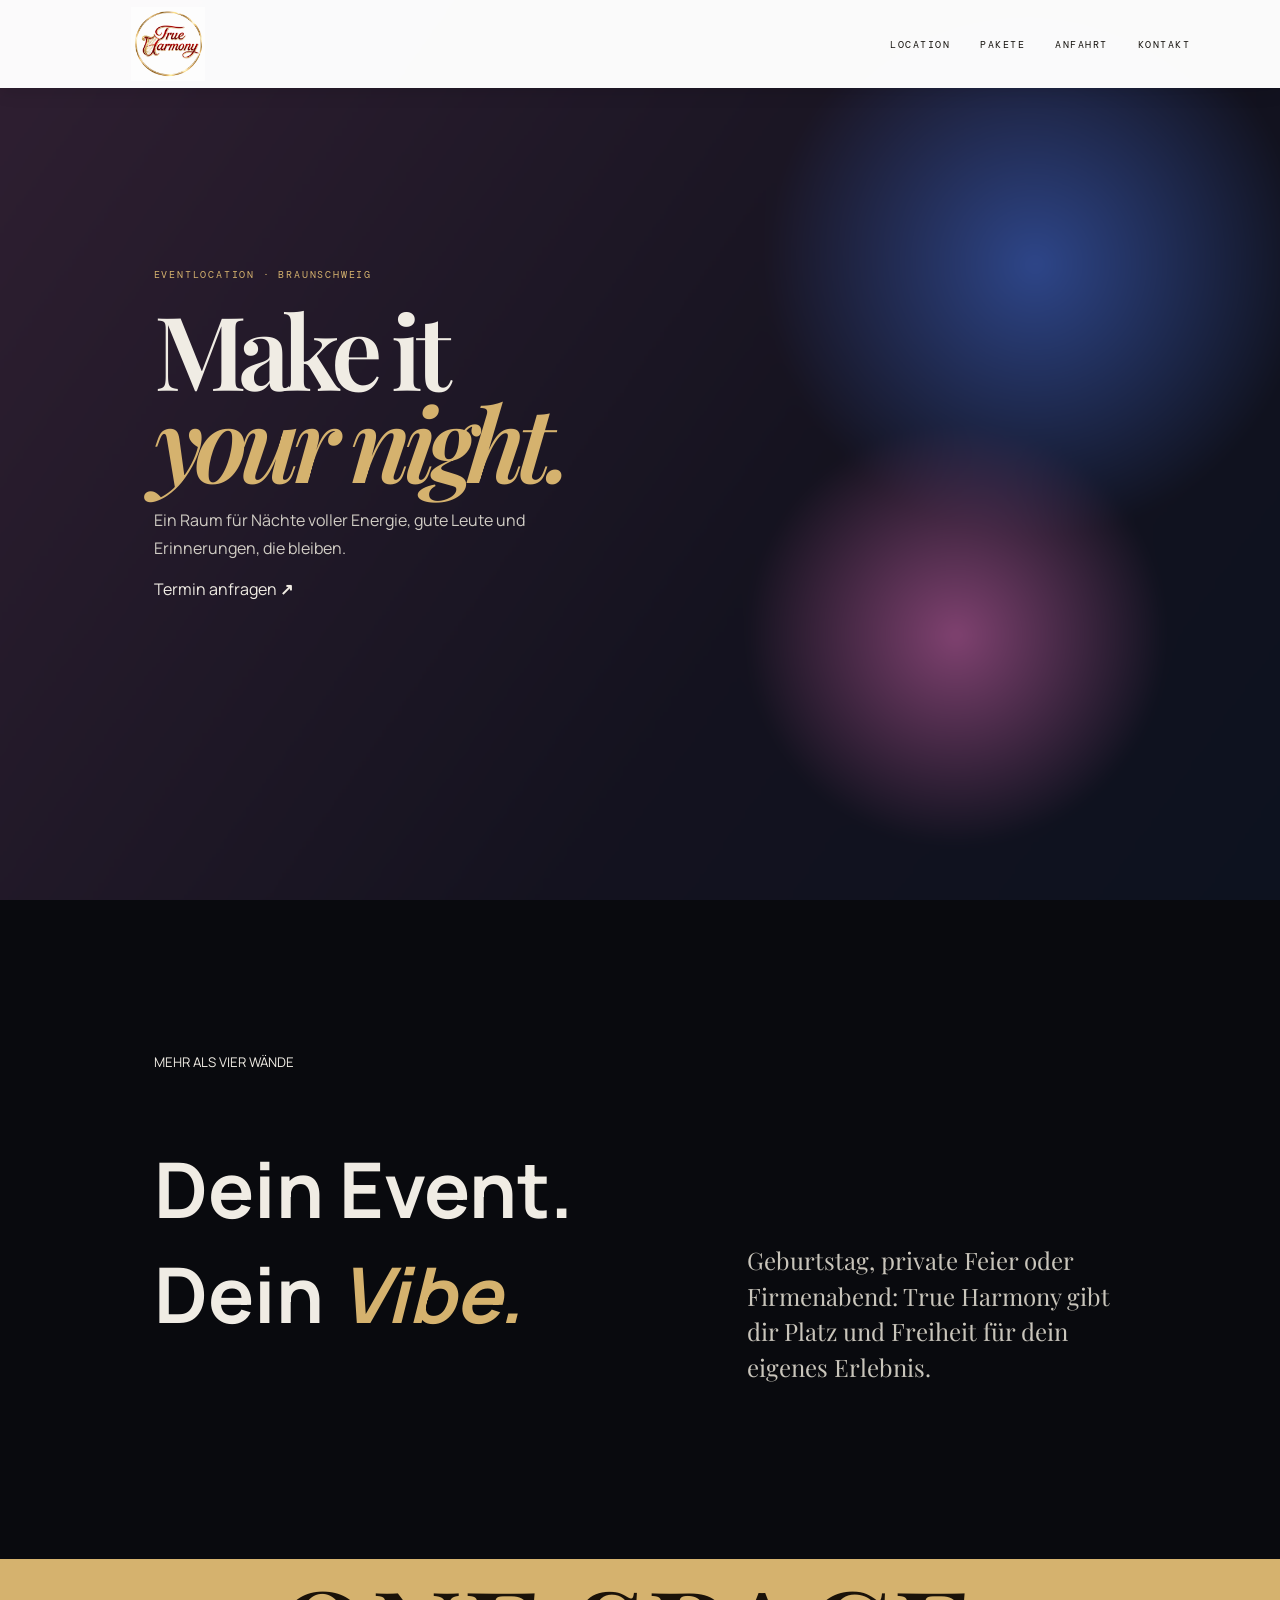
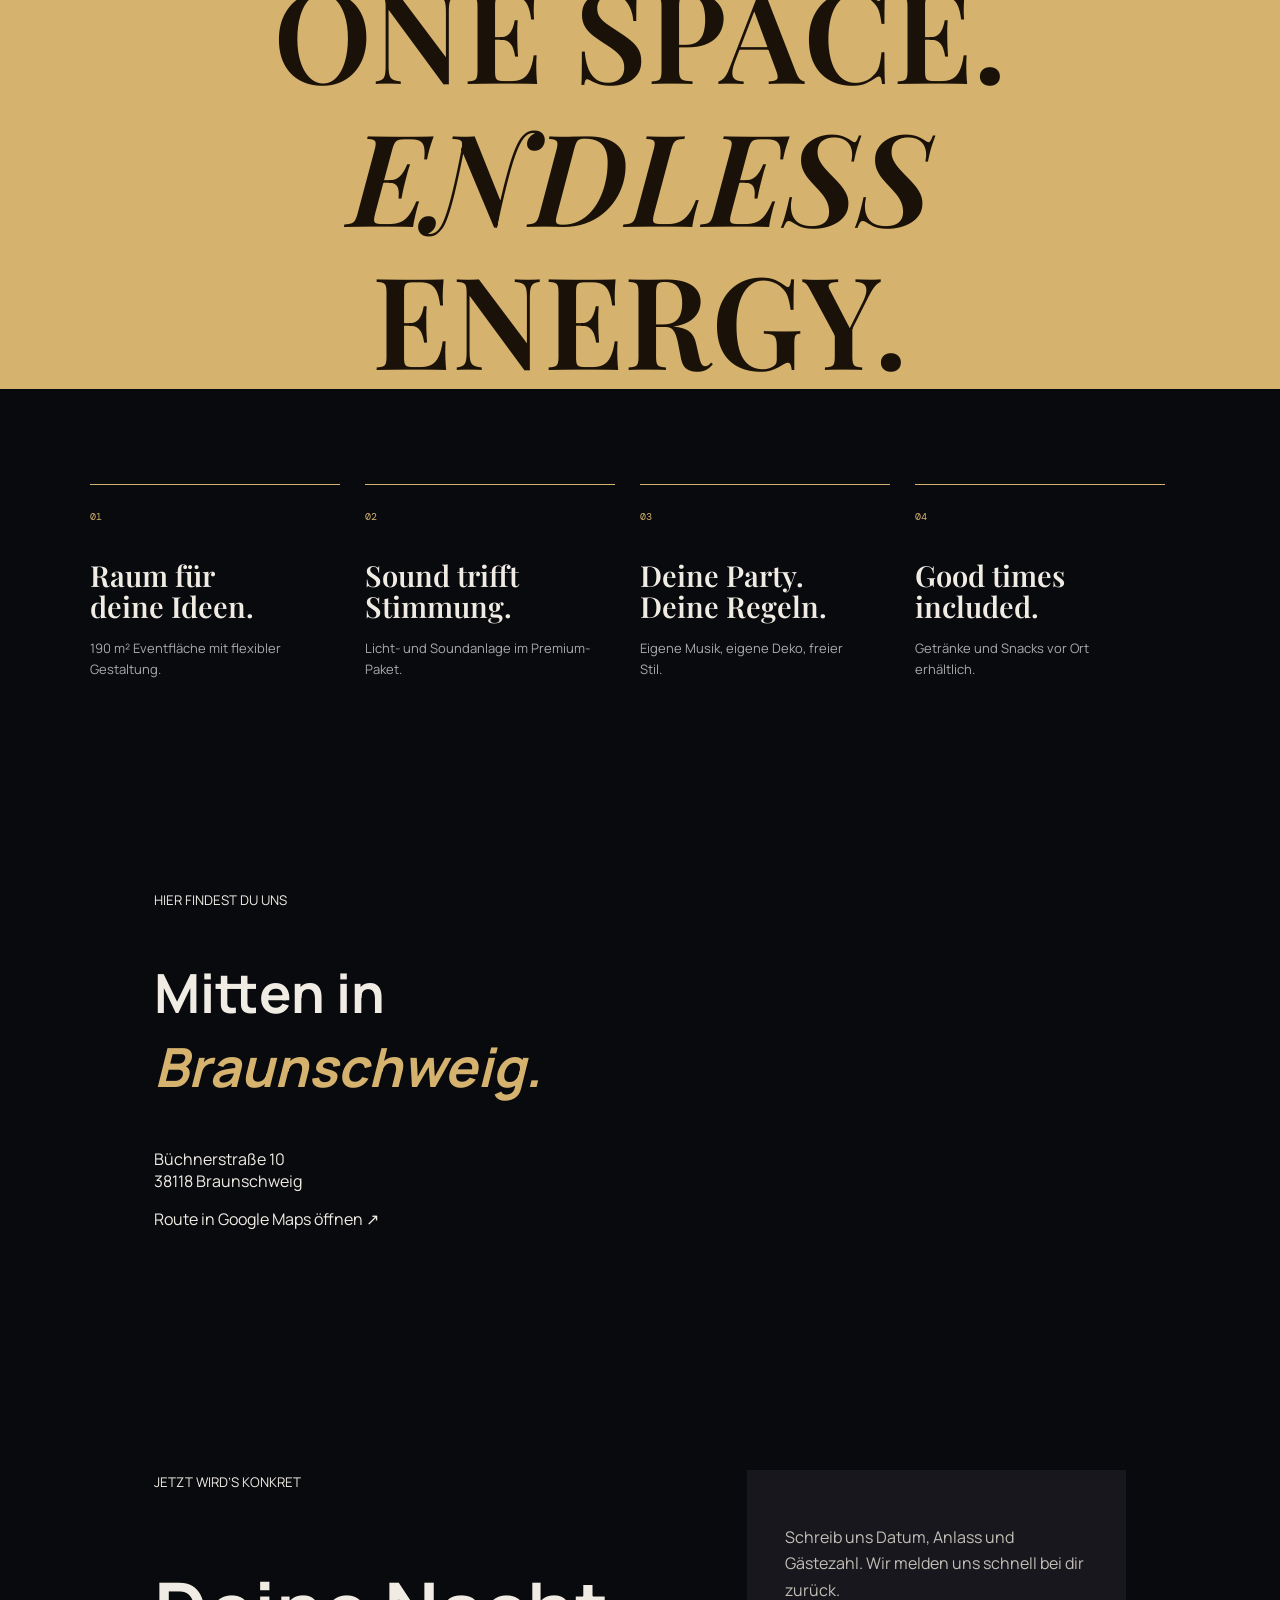
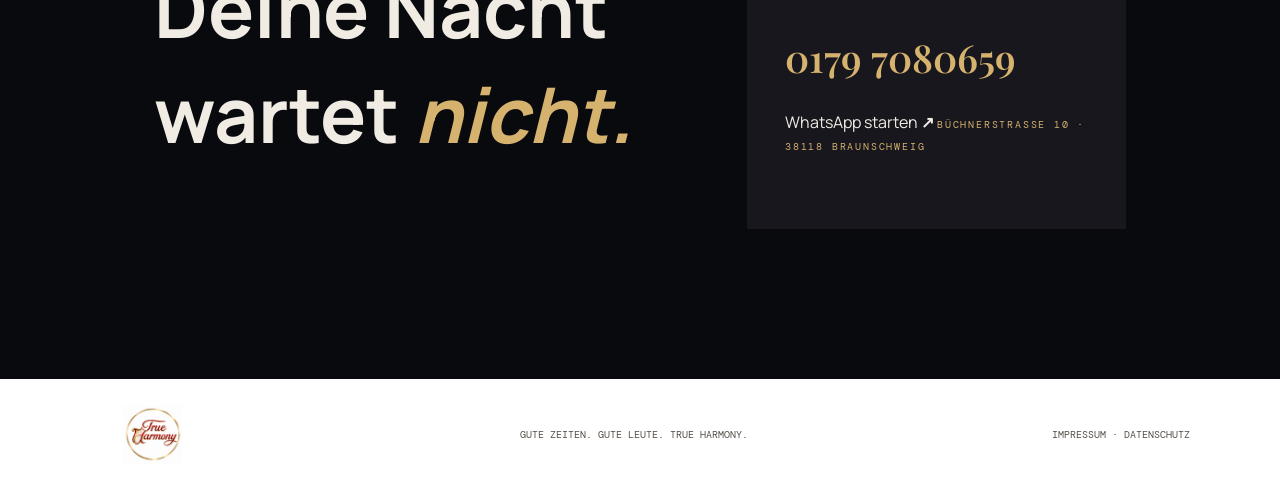
==== commit d130cc91: "Add files via upload" ====
--- a/index.html
+++ b/index.html
@@ -1 +1,91 @@
-<!doctype html><html lang="de"><head><meta charset="utf-8"><meta name="viewport" content="width=device-width,initial-scale=1"><meta name="theme-color" content="#0a0b10"><title>True Harmony | Eventlocation Braunschweig</title><link rel="preconnect" href="https://fonts.googleapis.com"><link rel="preconnect" href="https://fonts.gstatic.com" crossorigin><link href="https://fonts.googleapis.com/css2?family=DM+Mono&family=Manrope:wght@400;600;700;800&family=Playfair+Display:ital,wght@0,600;1,600&display=swap" rel="stylesheet"><link rel="stylesheet" href="style.css"></head><body><header><a class="logo" href="#top"><img src="assets/logo.jpeg" alt="True Harmony Logo"></a><button aria-label="Menü öffnen">MENU</button><nav><a href="#location">Location</a><a href="#pakete">Pakete</a><a href="#anfahrt">Anfahrt</a><a href="#kontakt">Kontakt</a></nav></header><main id="top"><section class="hero"><div class="photo"></div><div class="shade"></div><div class="heroText"><small>EVENTLOCATION · BRAUNSCHWEIG</small><h1>Make it<br><em>your night.</em></h1><p>Ein Raum für Nächte voller Energie, gute Leute und Erinnerungen, die bleiben.</p><a class="cta" href="#kontakt">Termin anfragen <b>↗</b></a></div><div class="meta"><span>190 m² Freiraum</span><span>Musik · Licht · Atmosphäre</span><span>BS / 38118</span></div></section><section id="location" class="intro"><div><small>MEHR ALS VIER WÄNDE</small><h2>Dein Event.<br>Dein <em>Vibe.</em></h2></div><p>Geburtstag, private Feier oder Firmenabend: True Harmony gibt dir Platz und Freiheit für dein eigenes Erlebnis.</p></section><section class="statement">ONE SPACE.<br><i>ENDLESS</i> ENERGY.</section><section class="features"><article><b>01</b><h3>Raum für<br>deine Ideen.</h3><p>190 m² Eventfläche mit flexibler Gestaltung.</p></article><article><b>02</b><h3>Sound trifft<br>Stimmung.</h3><p>Licht- und Soundanlage im Premium-Paket.</p></article><article><b>03</b><h3>Deine Party.<br>Deine Regeln.</h3><p>Eigene Musik, eigene Deko, freier Stil.</p></article><article><b>04</b><h3>Good times<br>included.</h3><p>Getränke und Snacks vor Ort erhältlich.</p></article></section><section id="pakete" class="pricing"><small>DEIN RAHMEN</small><h2>Wähle deinen<br><em>Abend.</em></h2><div class="plans"><article><small>FLEXIBEL</small><h3>Stundenpaket</h3><strong>60 <sup>€</sup></strong><p>pro angefangene Stunde</p><ul><li>Nur Raumnutzung</li><li>Für kurze Events</li><li>100 € Kaution</li></ul><a href="TrueHarmony_Stundenpaket_Profi.pdf" target="_blank">Details als PDF ↗</a></article><article class="premium"><small>BEST MATCH</small><h3>Premium</h3><strong>300 <sup>€</sup></strong><p>pro Event</p><ul><li>Raum inklusive Licht & Sound</li><li>Atmosphäre inklusive</li><li>100 € Kaution</li></ul><a href="TrueHarmony_Premium_Profi.pdf" target="_blank">Details als PDF ↗</a></article><article><small>ESSENTIAL</small><h3>Basic</h3><strong>160 <sup>€</sup></strong><p>pro Event</p><ul><li>Raum ohne Licht & Sound</li><li>Viel Platz, volle Freiheit</li><li>100 € Kaution</li></ul><a href="TrueHarmony_Basic_Profi.pdf" target="_blank">Details als PDF ↗</a></article></div><p class="note">Optional: Komplettreinigung für 50 €.</p></section><section id="anfahrt" class="map"><div class="mapCopy"><small>HIER FINDEST DU UNS</small><h2>Mitten in<br><em>Braunschweig.</em></h2><p>Büchnerstraße 10<br>38118 Braunschweig</p><a href="https://www.google.com/maps/search/?api=1&query=B%C3%BCchnerstra%C3%9Fe+10%2C+38118+Braunschweig" target="_blank" rel="noopener">Route in Google Maps öffnen ↗</a></div><iframe title="Karte: True Harmony, Braunschweig" loading="lazy" src="https://maps.google.com/maps?q=B%C3%BCchnerstra%C3%9Fe%2010%2C%2038118%20Braunschweig&z=15&output=embed"></iframe></section><section id="kontakt" class="contact"><div><small>JETZT WIRD’S KONKRET</small><h2>Deine Nacht<br>wartet <em>nicht.</em></h2></div><div class="card"><p>Schreib uns Datum, Anlass und Gästezahl. Wir melden uns schnell bei dir zurück.</p><a class="phone" href="tel:+4915203269568">+49 152 03269568</a><a class="cta" href="https://wa.me/4915203269568">WhatsApp starten <b>↗</b></a><small>BÜCHNERSTRASSE 10 · 38118 BRAUNSCHWEIG</small></div></section></main><footer><img src="assets/logo.jpeg" alt="True Harmony"><span>GUTE ZEITEN. GUTE LEUTE. TRUE HARMONY.</span><span>IMPRESSUM · DATENSCHUTZ</span></footer><script src="script.js"></script></body></html>+<!doctype html>
+<html lang="de">
+<head>
+  <meta charset="utf-8">
+  <meta name="viewport" content="width=device-width,initial-scale=1">
+  <meta name="theme-color" content="#0a0b10">
+  <title>True Harmony | Eventlocation Braunschweig</title>
+  <link rel="preconnect" href="https://fonts.googleapis.com">
+  <link rel="preconnect" href="https://fonts.gstatic.com" crossorigin>
+  <link href="https://fonts.googleapis.com/css2?family=DM+Mono&family=Manrope:wght@400;600;700;800&family=Playfair+Display:ital,wght@0,600;1,600&display=swap" rel="stylesheet">
+  <link rel="stylesheet" href="style.css">
+</head>
+<body>
+  <header>
+    <a class="logo" href="#top"><img src="assets/logo.jpeg" alt="True Harmony Logo"></a>
+    <button aria-label="Menü öffnen">MENU</button>
+    <nav>
+      <a href="#location">Location</a>
+      <a href="#pakete">Pakete</a>
+      <a href="#anfahrt">Anfahrt</a>
+      <a href="#kontakt">Kontakt</a>
+    </nav>
+  </header>
+
+  <main id="top">
+    <section class="hero">
+      <div class="photo"></div>
+      <div class="shade"></div>
+      <div class="heroText">
+        <small>EVENTLOCATION · BRAUNSCHWEIG</small>
+        <h1>Make it<br><em>your night.</em></h1>
+        <p>Ein Raum für Nächte voller Energie, gute Leute und Erinnerungen, die bleiben.</p>
+        <a class="cta" href="#kontakt">Termin anfragen <b>↗</b></a>
+      </div>
+      <div class="meta">
+        <span>190 m² Freiraum</span>
+        <span>Musik · Licht · Atmosphäre</span>
+        <span>BS / 38118</span>
+      </div>
+    </section>
+
+    <section id="location" class="intro">
+      <div>
+        <small>MEHR ALS VIER WÄNDE</small>
+        <h2>Dein Event.<br>Dein <em>Vibe.</em></h2>
+      </div>
+      <p>Geburtstag, private Feier oder Firmenabend: True Harmony gibt dir Platz und Freiheit für dein eigenes Erlebnis.</p>
+    </section>
+
+    <section class="statement">ONE SPACE.<br><i>ENDLESS</i> ENERGY.</section>
+
+    <section class="features">
+      <article><b>01</b><h3>Raum für<br>deine Ideen.</h3><p>190 m² Eventfläche mit flexibler Gestaltung.</p></article>
+      <article><b>02</b><h3>Sound trifft<br>Stimmung.</h3><p>Licht- und Soundanlage im Premium-Paket.</p></article>
+      <article><b>03</b><h3>Deine Party.<br>Deine Regeln.</h3><p>Eigene Musik, eigene Deko, freier Stil.</p></article>
+      <article><b>04</b><h3>Good times<br>included.</h3><p>Getränke und Snacks vor Ort erhältlich.</p></article>
+    </section>
+
+    <section id="anfahrt" class="map">
+      <div class="mapCopy">
+        <small>HIER FINDEST DU UNS</small>
+        <h2>Mitten in<br><em>Braunschweig.</em></h2>
+        <p>Büchnerstraße 10<br>38118 Braunschweig</p>
+        <a href="https://www.google.com/maps/search/?api=1&query=B%C3%BCchnerstra%C3%9Fe+10%2C+38118+Braunschweig" target="_blank" rel="noopener">Route in Google Maps öffnen ↗</a>
+      </div>
+      <iframe title="Karte: True Harmony, Braunschweig" loading="lazy" src="https://maps.google.com/maps?q=B%C3%BCchnerstra%C3%9Fe%2010%2C%2038118%20Braunschweig&z=15&output=embed"></iframe>
+    </section>
+
+    <section id="kontakt" class="contact">
+      <div>
+        <small>JETZT WIRD’S KONKRET</small>
+        <h2>Deine Nacht<br>wartet <em>nicht.</em></h2>
+      </div>
+      <div class="card">
+        <p>Schreib uns Datum, Anlass und Gästezahl. Wir melden uns schnell bei dir zurück.</p>
+        <a class="phone" href="tel:+491797080659">0179 7080659</a>
+        <a class="cta" href="https://wa.me/491797080659">WhatsApp starten <b>↗</b></a>
+        <small>BÜCHNERSTRASSE 10 · 38118 BRAUNSCHWEIG</small>
+      </div>
+    </section>
+  </main>
+
+  <footer>
+    <img src="assets/logo.jpeg" alt="True Harmony">
+    <span>GUTE ZEITEN. GUTE LEUTE. TRUE HARMONY.</span>
+    <span>IMPRESSUM · DATENSCHUTZ</span>
+  </footer>
+
+  <script src="script.js"></script>
+</body>
+</html>
--- a/style.css
+++ b/style.css
@@ -1 +1,306 @@
-*{box-sizing:border-box}html{scroll-behavior:smooth}body{margin:0;background:#090a0e;color:#f0ece4;font-family:Manrope,sans-serif}a{color:inherit;text-decoration:none}header{height:88px;position:absolute;z-index:5;inset:0 0 auto;background:#fff;display:flex;align-items:center;justify-content:space-between;padding:0 7%;box-shadow:0 2px 18px #0002}.logo img,footer img{display:block;width:156px;height:74px;object-fit:contain}nav{display:flex;gap:30px;color:#16130f;font:10px 'DM Mono',monospace;letter-spacing:.15em;text-transform:uppercase}button{display:none}.hero{height:900px;min-height:100vh;position:relative;overflow:hidden}.photo,.shade{position:absolute;inset:0}.photo{background:radial-gradient(circle at 74% 70%,#8a416d,transparent 18%),radial-gradient(circle at 80% 30%,#27468b,transparent 22%),linear-gradient(125deg,#1c1825,#08090d 62%);background-image:linear-gradient(90deg,#090a0e 4%,#090a0eb8 40%,transparent 85%),url('assets/party.jpeg')}.shade{background:linear-gradient(0deg,#090a0e,transparent 32%)}.heroText{position:absolute;z-index:1;top:29%;left:12%;max-width:600px}.heroText small,section>small,.card small{color:#d5b26e;font:10px 'DM Mono',monospace;letter-spacing:.18em}.heroText h1,h2{font:600 clamp(60px,8vw,125px)/.9 'Playfair Display',serif;letter-spacing:-.075em;margin:20px 0}.heroText em,h2 em{color:#d5b26e}.heroText p{max-width:420px;line-height:1.7;color:#d0ccc4}.cta{display:inline-flex;gap:18px;background:#d5b26e;color:#1a1209;padding:16px 19px;margin-top:26px;font-size:12px;font-weight:800}.meta{position:absolute;z-index:1;bottom:31px;left:7%;right:7%;padding-top:13px;border-top:1px solid #fff6;display:flex;justify-content:space-between;font:10px 'DM Mono',monospace;letter-spacing:.1em}.intro,.contact{padding:150px 12%;display:grid;grid-template-columns:1.15fr .85fr;gap:80px}.intro h2,.pricing h2,.contact h2{font-size:clamp(48px,6vw,88px)}.intro p{align-self:end;margin:0;font:24px/1.48 'Playfair Display',serif;color:#c9c5bb}.statement{height:430px;background:#d5b26e;color:#1a1209;display:grid;place-items:center;text-align:center;font:600 clamp(55px,10vw,148px)/.85 'Playfair Display',serif;letter-spacing:-.08em}.statement i{color:transparent;-webkit-text-stroke:1px #1a1209}.features{padding:95px 7%;display:grid;grid-template-columns:repeat(4,1fr)}.features article{border-top:1px solid #d5b26e;padding:18px 25px 10px 0;margin-right:25px}.features b{font:10px 'DM Mono',monospace;color:#d5b26e}.features h3,.plans h3{font:600 29px/1.07 'Playfair Display',serif;margin:35px 0 15px}.features p,.plans p,.plans li{font-size:13px;line-height:1.65;color:#aaa}.pricing{padding:140px 7%;background:#121218}.plans{display:grid;grid-template-columns:repeat(3,1fr);gap:14px;margin-top:50px}.plans article{border:1px solid #fff3;padding:30px;min-height:395px;display:flex;flex-direction:column}.plans small{font:10px 'DM Mono',monospace;color:#d5b26e;letter-spacing:.15em}.plans h3{font-size:35px;margin:20px 0}.plans strong{font:600 62px/.8 'Playfair Display',serif;letter-spacing:-.07em}.plans sup{font-size:26px;color:#d5b26e}.plans ul{padding:0;list-style:none;margin:27px 0}.plans li{padding:7px 0;border-bottom:1px solid #fff2}.plans a{margin-top:auto;color:#d5b26e;font-size:12px;font-weight:800}.premium{background:#d5b26e;color:#1a1209;border:0!important;transform:translateY(-16px)}.premium small,.premium sup,.premium a{color:#4c381c}.premium li,.premium p{color:#574426}.note{margin:23px 0 0;color:#969188;font:11px 'DM Mono',monospace}.map{display:grid;grid-template-columns:1fr 1fr;background:#f4f1eb;color:#18140f}.mapCopy{padding:90px max(24px,12vw);align-self:center}.mapCopy h2{font-size:54px}.mapCopy p{line-height:1.7;color:#5d5750}.mapCopy a{color:#9b742f;font-size:12px;font-weight:800}.map iframe{width:100%;min-height:470px;border:0}.card{padding:38px;background:#17171d}.card p{line-height:1.65;color:#c3bfb6}.phone{display:block;color:#d5b26e;font:600 clamp(28px,3vw,42px) 'Playfair Display',serif;margin:28px 0}.card small{display:block;margin-top:40px;color:#aaa;line-height:1.7}footer{padding:26px 7%;background:#fff;display:flex;justify-content:space-between;align-items:center;gap:20px;color:#554f48;font:10px 'DM Mono',monospace;letter-spacing:.08em}footer img{width:120px;height:55px}@media(max-width:720px){header{height:72px;padding:0 24px}.logo img{width:125px;height:59px}nav{display:none}button{display:block;background:none;color:#17130e;border:0;font:10px 'DM Mono',monospace}header.open nav{display:flex;position:absolute;top:72px;left:0;right:0;padding:25px;background:#fff;flex-direction:column}.hero{min-height:720px}.heroText{left:24px;top:25%}.meta span:nth-child(2){display:none}.intro,.contact{padding:90px 24px;grid-template-columns:1fr;gap:25px}.features,.plans{grid-template-columns:1fr 1fr}.pricing{padding:90px 24px}.premium{transform:none}.statement{height:300px}.map{grid-template-columns:1fr}.mapCopy{padding:70px 24px}.map iframe{min-height:340px}footer{flex-wrap:wrap}}@media(max-width:430px){.features,.plans{grid-template-columns:1fr}.heroText h1{font-size:58px}}+/* style.css — formatiert, Header weiß gelassen, und party-Hintergrundbild sichtbar gemacht */
+* {
+  box-sizing: border-box;
+}
+
+html {
+  scroll-behavior: smooth;
+}
+
+body {
+  margin: 0;
+  background: #090a0e;
+  color: #f0ece4;
+  font-family: "Manrope", sans-serif;
+}
+
+a {
+  color: inherit;
+  text-decoration: none;
+}
+
+/* Header soll weiß bleiben, weil das Logo einen weißen Hintergrund hat. */
+header {
+  height: 88px;
+  position: absolute;
+  z-index: 30; /* über dem Hero-Bild */
+  inset: 0 0 auto;
+  /* dauerhaft weiß, leicht durchsichtig damit es harmonisch mit dem Hintergrund verschmilzt */
+  background: rgba(255,255,255,0.98);
+  display: flex;
+  align-items: center;
+  justify-content: space-between;
+  padding: 0 7%;
+  box-shadow: 0 2px 18px #0002;
+}
+
+.logo img,
+footer img {
+  display: block;
+  width: 156px;
+  height: 74px;
+  object-fit: contain;
+}
+
+nav {
+  display: flex;
+  gap: 30px;
+  color: #16130f;
+  font: 10px 'DM Mono', monospace;
+  letter-spacing: .15em;
+  text-transform: uppercase;
+}
+
+button {
+  display: none;
+}
+
+.hero {
+  height: 900px;
+  min-height: 100vh;
+  position: relative;
+  overflow: hidden;
+}
+
+.photo,
+.shadow img,
+.footer img {
+  position: absolute;
+  inset: 0;
+}
+
+.photo {
+  /* radial gradients on top, then the image */
+  background-image:
+    radial-gradient(circle at 74% 70%, #8a416d, transparent 18%),
+    radial-gradient(circle at 80% 30%, #27468b, transparent 22%),
+    linear-gradient(125deg, #1c1825, #08090d 62%),
+    url("./assets/party.jpeg"); /* robuster relativer Pfad */
+  /* fallback in case the image path is wrong */
+  background-color: #d5b26e;
+  background-repeat: no-repeat;
+  background-size: cover;
+  background-position: center;
+
+  /* Sichtbar hinter dem Content, leicht unscharf und skaliert, damit es schön weich wirkt */
+  z-index: 1;
+  filter: blur(5px);
+  transform: scale(1.03);
+  -webkit-transform: scale(1.03);
+  will-change: transform, filter;
+  transition: filter .3s ease, transform .3s ease;
+}
+
+/* Farb-Overlay / Tönung über dem Bild, damit es mit dem Farbschema verschmilzt */
+.photo::after{
+  content: "";
+  position: absolute;
+  inset: 0;
+  background: linear-gradient(125deg, rgba(138,65,109,0.18), rgba(39,70,139,0.14));
+  pointer-events: none;
+  z-index: 2; /* über dem Bild, unter Text */
+}
+
+/* extra shadow overlay (if used) */
+.shadow {
+  background: linear-gradient(0deg, #090a0e, #090a0e 32%);
+  z-index: 3;
+}
+
+.heroText {
+  position: absolute;
+  z-index: 40; /* über allem */
+  top: 29%;
+  left: 12%;
+  max-width: 600px;
+}
+
+.heroText small,
+section > small,
+.card small {
+  color: #d5b26e;
+  font: 10px 'DM Mono', monospace;
+  letter-spacing: .18em;
+}
+
+.heroText h1, .heroText h2 {
+  font: 600 clamp(60px, 8vw, 125px)/.9 'Playfair Display', serif;
+  letter-spacing: -.075em;
+  margin: 20px 0;
+}
+
+.heroText em, h2 em {
+  color: #d5b26e;
+}
+
+.heroText p {
+  max-width: 420px;
+  line-height: 1.7;
+  color: #d0ccc4;
+}
+
+.ctas {
+  display: inline-flex;
+  gap: 18px;
+  padding: 16px 19px;
+  margin-top: 26px;
+  font-size: 12px;
+  font-weight: 800;
+}
+
+.meta {
+  position: absolute;
+  bottom: 31px;
+  left: 7%;
+  right: 7%;
+  padding-top: 13px;
+  border-top: 1px solid #fff6;
+  display: flex;
+  justify-content: space-between;
+  font: 10px 'DM Mono', monospace;
+}
+
+.intro, .contact {
+  padding: 150px 12%;
+  display: grid;
+  grid-template-columns: 1.15fr .85fr;
+  gap: 80px;
+}
+
+.intro h2, .pricing h2, .contact h2 {
+  font-size: clamp(48px, 6vw, 88px);
+}
+
+.intro p {
+  align-self: end;
+  font: 24px/1.48 'Playfair Display', serif;
+  color: #c9c5bb;
+}
+
+.statement {
+  height: 430px;
+  background: #d5b26e;
+  color: #1a1209;
+  display: grid;
+  place-items: center;
+  text-align: center;
+  font: 600 clamp(55px, 10vw, 148px)/.85 'Playfair Display', serif;
+}
+
+.features {
+  padding: 95px 7%;
+  display: grid;
+  grid-template-columns: repeat(4, 1fr);
+}
+
+.features article {
+  border-top: 1px solid #d5b26e;
+  padding: 18px 25px 10px 0;
+  margin-right: 25px;
+}
+
+.features b {
+  font: 10px 'DM Mono', monospace;
+  color: #d5b26e;
+}
+
+.features h3, .plans h3 {
+  font: 600 29px/1.07 'Playfair Display', serif;
+  margin: 35px 0 15px;
+}
+
+.features p, .plans p, .plans li {
+  font-size: 13px;
+  line-height: 1.65;
+  color: #aaa;
+}
+
+.pricing {
+  padding: 140px 7%;
+  background: #121218;
+}
+
+.plans {
+  display: grid;
+  grid-template-columns: repeat(3, 1fr);
+  gap: 14px;
+  margin-top: 50px;
+}
+
+.plans article {
+  border: 1px solid #fff3;
+  padding: 30px;
+  min-height: 395px;
+  display: flex;
+  flex-direction: column;
+}
+
+.plans small {
+  font: 10px 'DM Mono', monospace;
+  color: #d5b26e;
+}
+
+.plans h3 {
+  font-size: 35px;
+  margin: 20px 0;
+}
+
+.map {
+  display: grid;
+  grid-template-columns: 1fr 1fr;
+}
+
+.mapCopy {
+  padding: 90px max(24px, 12vw);
+  align-self: center;
+}
+
+.mapCopy h2 {
+  font-size: 54px;
+}
+
+.map iframe{
+  width: 100%;
+  min-height: 470px;
+  border: 0;
+}
+
+.card {
+  padding: 38px;
+  background: #17171d;
+}
+
+.card p {
+  line-height: 1.65;
+  color: #c3bfb6;
+}
+
+.phone {
+  display: block;
+  color: #d5b26e;
+  font: 600 clamp(28px, 3vw, 42px) 'Playfair Display', serif;
+  margin: 28px 0;
+}
+
+footer {
+  padding: 26px 7%;
+  background: #fff;
+  display: flex;
+  justify-content: space-between;
+  align-items: center;
+  gap: 20px;
+  color: #554f48;
+  font: 10px 'DM Mono', monospace;
+}
+
+footer img{
+  width: 125px;
+  height: 59px;
+}
+
+@media (max-width: 720px) {
+  header { height: 72px; }
+  .heroText h1 { font-size: 58px; }
+  .features, .plans { grid-template-columns: 1fr; }
+  .map { grid-template-columns: 1fr; }
+}
